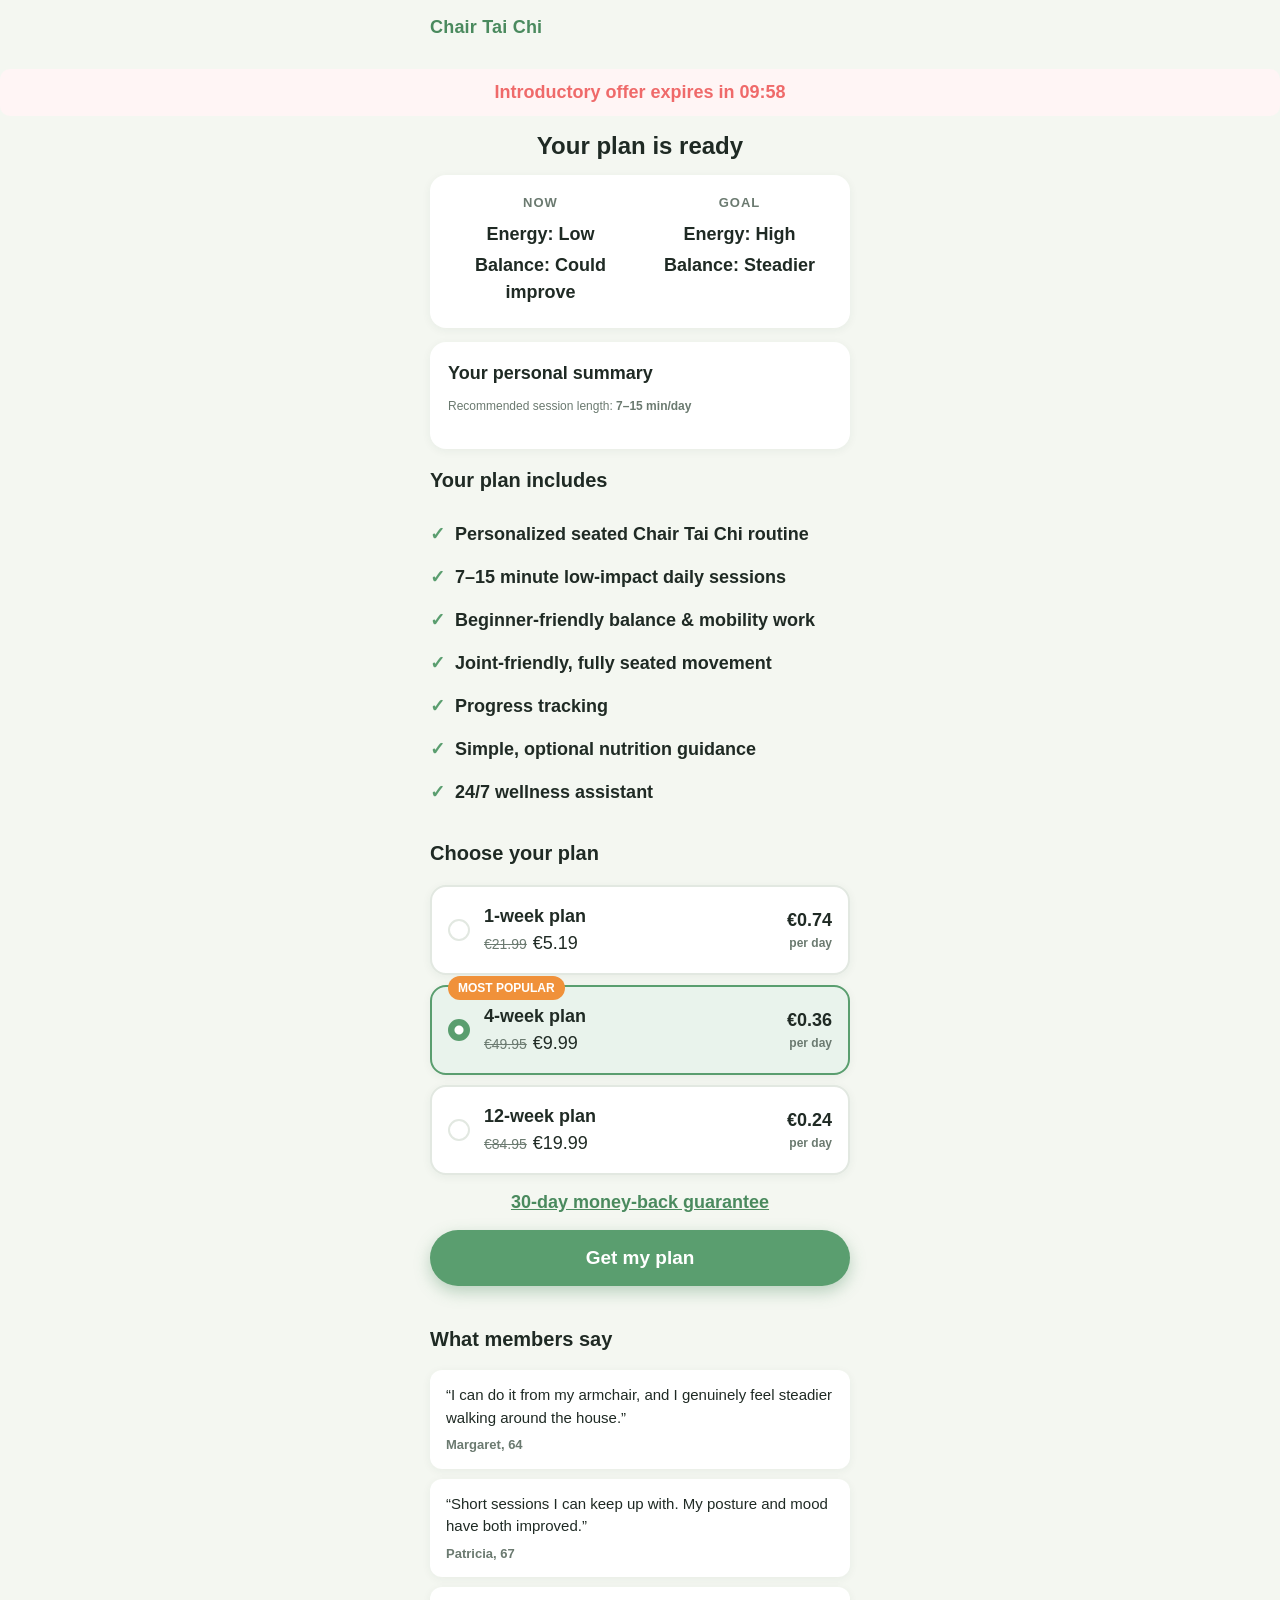
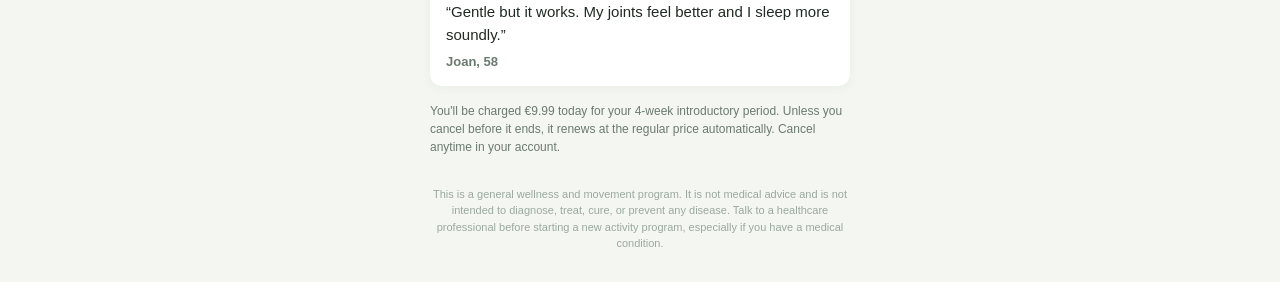
==== checkout.html @ 4a3ebc66 "Add prelander index; move age gate into quiz (/quiz)" ====
<!doctype html>
<html lang="en">
<head>
<meta charset="utf-8">
<meta name="viewport" content="width=device-width, initial-scale=1, maximum-scale=1">
<title>Chair Tai Chi — Your plan</title>
<link rel="stylesheet" href="assets/style.css">
</head>
<body>
  <header class="topbar"><span class="brand">Chair&nbsp;Tai&nbsp;Chi</span></header>
  <div class="timer" id="timer">Introductory offer expires in 09:59</div>

  <main class="co-section">
    <h1 class="q" id="headline">Your plan is ready</h1>

    <div class="summary-card">
      <div class="ba">
        <div class="col"><h4>NOW</h4><div class="metric">Energy: <b>Low</b></div><div class="metric">Balance: <b>Could improve</b></div></div>
        <div class="col"><h4>GOAL</h4><div class="metric">Energy: <b>High</b></div><div class="metric">Balance: <b>Steadier</b></div></div>
      </div>
    </div>

    <div class="summary-card" id="personal">
      <strong>Your personal summary</strong>
      <div id="personalBody" class="note" style="margin-top:10px"></div>
    </div>

    <h2 class="q" style="font-size:20px">Your plan includes</h2>
    <ul class="bullets" style="max-width:none">
      <li>Personalized seated Chair Tai Chi routine</li>
      <li>7–15 minute low-impact daily sessions</li>
      <li>Beginner-friendly balance &amp; mobility work</li>
      <li>Joint-friendly, fully seated movement</li>
      <li>Progress tracking</li>
      <li>Simple, optional nutrition guidance</li>
      <li>24/7 wellness assistant</li>
    </ul>

    <h2 class="q" style="font-size:20px;margin-top:24px">Choose your plan</h2>
    <div id="plans"></div>

    <p class="guarantee">30-day money-back guarantee</p>
    <div class="cta-bar" style="position:static;background:none;padding:0 0 8px">
      <div class="cta-inner"><button class="btn" id="getPlan">Get my plan</button></div>
    </div>

    <h2 class="q" style="font-size:20px;margin-top:30px">What members say</h2>
    <div class="review">“I can do it from my armchair, and I genuinely feel steadier walking around the house.”<b>Margaret, 64</b></div>
    <div class="review">“Short sessions I can keep up with. My posture and mood have both improved.”<b>Patricia, 67</b></div>
    <div class="review">“Gentle but it works. My joints feel better and I sleep more soundly.”<b>Joan, 58</b></div>

    <p class="note" id="renewNote"></p>
  </main>

  <p class="disclaimer">This is a general wellness and movement program. It is not medical advice and is not
    intended to diagnose, treat, cure, or prevent any disease. Talk to a healthcare professional before starting
    a new activity program, especially if you have a medical condition.</p>

  <script>
    // Pricing mirrors the captured chair-taichi funnel (intro -> auto-renew). EUR.
    const PLANS = [
      { id: "1w",  name: "1-week plan",  old: "21.99", intro: "5.19",  perday: "0.74" },
      { id: "4w",  name: "4-week plan",  old: "49.95", intro: "9.99",  perday: "0.36", popular: true },
      { id: "12w", name: "12-week plan", old: "84.95", intro: "19.99", perday: "0.24" },
    ];
    let session = {}; try { session = JSON.parse(localStorage.getItem("ctc_quiz_session")) || {}; } catch (e) {}
    let selected = "4w";

    // headline + personal summary
    if (session.name) document.getElementById("headline").textContent = session.name + ", your plan is ready";
    const pb = document.getElementById("personalBody");
    const bits = [];
    if (session.bmi) bits.push("Current BMI: <b>" + session.bmi + "</b>");
    if (session.age_band) bits.push("Age group: <b>" + session.age_band.replace('-', '–') + "</b>");
    if (session.weight_kg && session.goal_weight_kg) bits.push("Goal: <b>" + session.weight_kg + "kg → " + session.goal_weight_kg + "kg</b>");
    bits.push("Recommended session length: <b>7–15 min/day</b>");
    pb.innerHTML = bits.join(" &nbsp;·&nbsp; ");

    function renderPlans() {
      document.getElementById("plans").innerHTML = PLANS.map(p => `
        <div class="plan ${selected === p.id ? "sel" : ""}" data-id="${p.id}">
          ${p.popular ? '<span class="popular">MOST POPULAR</span>' : ""}
          <span class="radio"></span>
          <span class="pn"><span class="name">${p.name}</span><br>
            <span class="old">€${p.old}</span><span>€${p.intro}</span></span>
          <span class="perday">€${p.perday}<small>per day</small></span>
        </div>`).join("");
      document.querySelectorAll(".plan").forEach(el => el.onclick = () => { selected = el.dataset.id; renderPlans(); updateRenew(); });
    }
    function updateRenew() {
      const p = PLANS.find(x => x.id === selected);
      document.getElementById("renewNote").innerHTML =
        `You'll be charged €${p.intro} today for your ${p.name.replace(' plan','')} introductory period. ` +
        `Unless you cancel before it ends, it renews at the regular price automatically. Cancel anytime in your account.`;
    }
    renderPlans(); updateRenew();

    // countdown
    let t = 599; const tm = document.getElementById("timer");
    setInterval(() => { if (t > 0) t--; const m = String(Math.floor(t/60)).padStart(2,'0'), s = String(t%60).padStart(2,'0');
      tm.textContent = "Introductory offer expires in " + m + ":" + s; }, 1000);

    document.getElementById("getPlan").onclick = () => {
      session.selected_plan = selected; session.status = "checkout";
      localStorage.setItem("ctc_quiz_session", JSON.stringify(session));
      // Imitation flow: fake payment -> upsells -> thank you -> app.
      // TODO: replace pay.html with Supabase edge fn `create-subscription` -> Stripe Checkout.
      location.href = "pay.html";
    };
  </script>
</body>
</html>
---- assets/style.css ----
/* Chair Tai Chi funnel — styles. Mobile-first, senior-friendly: large text, big tap targets. */
:root{
  --bg:#f4f7f1; --card:#ffffff; --ink:#1f2a24; --muted:#6b7a70;
  --primary:#5a9e6f; --primary-dark:#4a8a5e; --primary-soft:#e9f3ec;
  --line:#e2e8e1; --accent:#ef6a6a; --radius:16px; --maxw:460px;
  --shadow:0 2px 10px rgba(40,60,45,.06);
}
*{box-sizing:border-box}
html,body{margin:0;padding:0}
body{
  font-family:-apple-system,BlinkMacSystemFont,"Segoe UI",Roboto,Helvetica,Arial,sans-serif;
  background:var(--bg); color:var(--ink); line-height:1.5;
  -webkit-font-smoothing:antialiased; font-size:18px;
}
.wrap{max-width:var(--maxw);margin:0 auto;padding:0 20px}
img{max-width:100%}

/* top bar + progress */
.topbar{display:flex;align-items:center;gap:12px;padding:14px 0;max-width:var(--maxw);margin:0 auto;padding-left:20px;padding-right:20px}
.topbar .back{border:none;background:none;font-size:22px;color:var(--muted);cursor:pointer;line-height:1;padding:4px 8px}
.topbar .brand{font-weight:700;color:var(--primary-dark);font-size:18px;letter-spacing:.2px}
.topbar .section{flex:1;text-align:center;font-size:14px;color:var(--muted);font-weight:600}
.progress{height:4px;background:var(--line);max-width:var(--maxw);margin:0 auto;border-radius:4px;overflow:hidden}
.progress > i{display:block;height:100%;background:var(--primary);width:0;transition:width .35s ease}

/* page / step */
.step{max-width:var(--maxw);margin:0 auto;padding:24px 20px 140px;animation:fade .25s ease}
@keyframes fade{from{opacity:0;transform:translateY(6px)}to{opacity:1;transform:none}}
h1.q{font-size:24px;line-height:1.3;margin:8px 0 6px;font-weight:700;text-align:center}
.sub{color:var(--muted);text-align:center;margin:0 0 18px;font-size:16px}
.statement{background:var(--primary-soft);border-radius:12px;padding:14px 16px;text-align:center;font-weight:600;margin:0 0 18px}

/* options */
.opts{display:flex;flex-direction:column;gap:12px}
.opt{display:flex;align-items:center;gap:14px;background:var(--card);border:2px solid var(--line);
  border-radius:var(--radius);padding:18px 18px;cursor:pointer;font-size:18px;font-weight:600;
  text-align:left;width:100%;transition:border-color .15s,background .15s;box-shadow:var(--shadow)}
.opt:hover{border-color:var(--primary)}
.opt.sel{border-color:var(--primary);background:var(--primary-soft)}
.opt .emoji{font-size:24px;width:30px;text-align:center;flex:none}
.opt .lab{flex:1}
.opt .check{width:24px;height:24px;border-radius:7px;border:2px solid var(--line);flex:none;display:grid;place-items:center;color:#fff;font-size:14px}
.opt.sel .check{background:var(--primary);border-color:var(--primary)}

/* card grid (e.g. goal, body type) — photo cards */
.grid{display:grid;grid-template-columns:1fr 1fr;gap:12px;max-width:420px;margin:0 auto}
.grid .opt{flex-direction:column;align-items:stretch;text-align:left;padding:0;gap:0;overflow:hidden}
.grid .opt .emoji{font-size:34px;width:auto;padding:18px 0 0;text-align:center}
.grid .opt .cimg{display:block;width:100%;aspect-ratio:1/1;background:var(--line)}
.grid .opt .cimg img{width:100%;height:100%;object-fit:cover;display:block}
.grid .opt .lab{flex:none;padding:12px 14px;font-weight:700}
.grid .opt .check{display:none}

/* multi-select photo thumbnail */
.opt .thumb{width:48px;height:48px;border-radius:10px;overflow:hidden;flex:none;background:var(--line)}
.opt .thumb img{width:100%;height:100%;object-fit:cover;display:block}

/* interstitial top photo */
.info-photo{display:block;width:100%;max-width:420px;margin:6px auto 16px;border-radius:var(--radius);overflow:hidden;
  box-shadow:var(--shadow);aspect-ratio:4/3;background:var(--line)}
.info-photo img{width:100%;height:100%;object-fit:cover;display:block}

/* like/dislike row */
.ld{display:grid;grid-template-columns:1fr 1fr 1fr;gap:12px}
.ld .opt{flex-direction:column;text-align:center;min-height:96px;gap:8px}
.ld .opt .emoji{font-size:30px;width:auto}
.ld .opt .check{display:none}
.ld-card{background:var(--card);border-radius:var(--radius);box-shadow:var(--shadow);overflow:hidden;margin-bottom:16px;
  min-height:150px;display:grid;place-items:end start;padding:16px;font-weight:700;color:#fff;
  background-image:linear-gradient(180deg,rgba(0,0,0,.05),rgba(0,0,0,.45)),var(--ld-img,linear-gradient(135deg,#9fc6ac,#5a9e6f));
  background-size:cover;background-position:center}

/* inputs */
.inputwrap{margin:6px 0 0}
.unit-toggle{display:flex;justify-content:center;gap:6px;background:var(--line);border-radius:12px;padding:4px;width:max-content;margin:0 auto 22px}
.unit-toggle button{border:none;background:none;padding:8px 18px;border-radius:9px;font-weight:600;color:var(--muted);cursor:pointer;font-size:16px}
.unit-toggle button.on{background:#fff;color:var(--ink);box-shadow:var(--shadow)}
.field{display:flex;align-items:center;border-bottom:2px solid var(--ink);max-width:300px;margin:0 auto;gap:8px}
.field input{flex:1;border:none;outline:none;font-size:30px;font-weight:700;padding:8px 0;text-align:center;background:transparent;width:100%}
.field .u{font-size:20px;font-weight:700;color:var(--muted)}
.feedback{background:var(--primary-soft);border-radius:12px;padding:14px 16px;margin:18px auto 0;max-width:360px;text-align:center;font-size:15px}
.feedback b{color:var(--primary-dark)}

/* info / interstitial */
.info-ill{font-size:64px;text-align:center;margin:10px 0 14px}
.info-body{font-size:18px;text-align:center;color:#34433b;margin:0 auto;max-width:420px}
.bullets{list-style:none;padding:0;margin:18px auto 0;max-width:380px}
.bullets li{display:flex;gap:10px;align-items:flex-start;padding:8px 0;font-weight:600}
.bullets li:before{content:"✓";color:var(--primary);font-weight:800}

/* chart (simple) */
.chartbox{background:var(--card);border-radius:var(--radius);box-shadow:var(--shadow);padding:20px;margin:8px 0 4px}
.chartbox svg{width:100%;height:auto;display:block}
.chartlabels{display:flex;justify-content:space-between;font-size:13px;color:var(--muted);margin-top:6px;font-weight:600}

/* sticky CTA */
.cta-bar{position:fixed;left:0;right:0;bottom:0;background:linear-gradient(180deg,rgba(244,247,241,0),var(--bg) 40%);
  padding:16px 20px 22px}
.cta-inner{max-width:var(--maxw);margin:0 auto}
.btn{display:block;width:100%;border:none;border-radius:30px;background:var(--primary);color:#fff;
  font-size:19px;font-weight:700;padding:17px;cursor:pointer;box-shadow:0 6px 16px rgba(74,138,94,.35)}
.btn:hover{background:var(--primary-dark)}
.btn:disabled{background:#bcd3c2;box-shadow:none;cursor:not-allowed}
.btn.secondary{background:#fff;color:var(--primary-dark);border:2px solid var(--primary)}

/* email/name */
.text-field{width:100%;max-width:380px;margin:8px auto 0;display:block;border:2px solid var(--line);border-radius:14px;
  padding:16px;font-size:18px;outline:none;text-align:center}
.text-field:focus{border-color:var(--primary)}
.consent{font-size:12px;color:var(--muted);text-align:center;margin:14px auto 0;max-width:380px}
.consent a{color:var(--muted)}

/* loader */
.loader-list{max-width:380px;margin:24px auto 0}
.loader-row{margin:0 0 16px}
.loader-row .lr-top{display:flex;justify-content:space-between;font-weight:600;font-size:15px;margin-bottom:6px}
.loader-row .bar{height:8px;background:var(--line);border-radius:6px;overflow:hidden}
.loader-row .bar > i{display:block;height:100%;width:0;background:var(--primary);transition:width .3s linear}
.testimonials{margin:26px auto 0;max-width:400px}
.testi{background:var(--card);border-radius:12px;box-shadow:var(--shadow);padding:14px 16px;margin-bottom:10px;font-size:15px}
.testi b{display:block;margin-top:6px;color:var(--muted);font-weight:600;font-size:13px}

/* goals */
.goals-bullets{max-width:400px;margin:18px auto 0}

/* hero (index) */
.hero{max-width:var(--maxw);margin:0 auto;padding:8px 20px 40px;text-align:center}
.hero .pill{display:inline-flex;align-items:center;gap:8px;background:var(--primary-soft);color:var(--primary-dark);
  font-weight:700;padding:10px 16px;border-radius:30px;font-size:15px;margin:6px 0 18px}
.hero h1{font-size:30px;line-height:1.2;margin:6px 0 4px;font-weight:800;text-transform:uppercase;letter-spacing:.5px}
.hero .age-label{color:var(--muted);font-weight:700;letter-spacing:1px;font-size:14px;margin:18px 0 14px;text-transform:uppercase}
.age-grid{display:grid;grid-template-columns:1fr 1fr;gap:12px}
.age-card{background:var(--card);border:2px solid var(--line);border-radius:var(--radius);box-shadow:var(--shadow);
  padding:18px;cursor:pointer;display:flex;flex-direction:column;align-items:center;gap:10px;font-weight:700;font-size:17px}
.age-card:hover{border-color:var(--primary)}
.age-card .av{width:74px;height:74px;border-radius:50%;background:var(--primary-soft);display:grid;place-items:center;font-size:34px}
.age-card .go{color:var(--primary)}
.legal{font-size:12px;color:var(--muted);text-align:center;margin:24px auto 0;max-width:420px}
.legal a{color:var(--muted)}
.disclaimer{font-size:11px;color:#9aa89f;text-align:center;margin:30px auto;max-width:460px;padding:0 20px}

/* checkout */
.co-section{max-width:var(--maxw);margin:0 auto;padding:0 20px}
.timer{background:#fff5f5;color:var(--accent);font-weight:700;text-align:center;padding:10px;border-radius:10px;margin:14px 0}
.summary-card{background:var(--card);border-radius:var(--radius);box-shadow:var(--shadow);padding:18px;margin:14px 0}
.ba{display:grid;grid-template-columns:1fr 1fr;gap:14px;text-align:center}
.ba .col h4{margin:0 0 8px;font-size:13px;letter-spacing:1px;color:var(--muted)}
.metric{font-weight:700;margin:4px 0}
.plan{display:flex;align-items:center;gap:14px;border:2px solid var(--line);border-radius:var(--radius);
  padding:16px;margin:10px 0;cursor:pointer;background:#fff;box-shadow:var(--shadow);position:relative}
.plan.sel{border-color:var(--primary);background:var(--primary-soft)}
.plan .radio{width:22px;height:22px;border-radius:50%;border:2px solid var(--line);flex:none}
.plan.sel .radio{border-color:var(--primary);background:radial-gradient(circle at center,#fff 0 4px,var(--primary) 5px)}
.plan .pn{flex:1}
.plan .pn .name{font-weight:700}
.plan .pn .old{color:var(--muted);text-decoration:line-through;font-size:14px;margin-right:6px}
.plan .perday{text-align:right;font-weight:800}
.plan .perday small{display:block;color:var(--muted);font-weight:600;font-size:12px}
.popular{position:absolute;top:-11px;left:16px;background:#f0913a;color:#fff;font-size:12px;font-weight:700;padding:3px 10px;border-radius:20px}
.guarantee{text-align:center;color:var(--primary-dark);font-weight:700;margin:14px 0;text-decoration:underline}
.review{background:var(--card);border-radius:12px;box-shadow:var(--shadow);padding:14px 16px;margin:10px 0;font-size:15px}
.review b{display:block;margin-top:6px;color:var(--muted);font-weight:600;font-size:13px}
.note{font-size:12px;color:var(--muted);margin:16px 0}

/* ===== Post-paywall: payment, upsells, thank-you ===== */
.steps{display:flex;align-items:center;justify-content:center;gap:6px;max-width:var(--maxw);margin:0 auto;padding:14px 20px 6px}
.steps .st{display:flex;flex-direction:column;align-items:center;gap:6px;flex:none}
.steps .st .lbl{font-size:12px;color:var(--muted);font-weight:600}
.steps .st.active .lbl{color:var(--ink)}
.steps .st .dot{width:26px;height:26px;border-radius:50%;display:grid;place-items:center;font-size:13px;font-weight:700;background:#e7d6db;color:#fff}
.steps .st.active .dot{background:var(--accent)}
.steps .st.done .dot{background:var(--primary)}
.steps .bar2{height:2px;width:64px;background:#e2dada;margin-bottom:18px}
.steps .bar2.done{background:var(--accent)}

.offer-head{text-align:center;font-size:22px;font-weight:800;line-height:1.3;margin:18px auto 18px;max-width:var(--maxw);padding:0 20px}
.offer-head .hl{color:var(--accent)}
.offer-head .hl-green{color:var(--primary-dark)}

/* offer / bump card */
.offer-card{background:var(--card);border-radius:var(--radius);box-shadow:var(--shadow);padding:20px;max-width:var(--maxw);margin:0 auto}
.offer-line{display:flex;align-items:center;gap:14px;padding:11px 0;font-size:16px;font-weight:600}
.offer-line .ic{width:34px;height:34px;border-radius:50%;background:var(--primary-soft);display:grid;place-items:center;flex:none;font-size:16px}
.offer-line.have .ic{background:var(--primary);color:#fff}
.offer-foot{border-top:1px solid var(--line);margin-top:8px;padding-top:16px;display:flex;align-items:center;justify-content:space-between}
.offer-foot .ttl{font-weight:800}.offer-foot .ttl small{display:block;color:var(--muted);font-weight:600;font-size:12px}
.price-tag{display:flex;align-items:center;gap:8px;font-weight:800}
.price-tag .pill-disc{background:var(--accent);color:#fff;font-size:13px;font-weight:700;padding:2px 8px;border-radius:20px}
.price-tag .old{color:var(--muted);text-decoration:line-through;font-weight:600}
.decline{display:block;text-align:center;margin:18px auto;color:var(--ink);text-decoration:underline;cursor:pointer;font-weight:600;background:none;border:none;font-size:16px;width:100%}
.fineprint{font-size:12px;color:var(--muted);max-width:var(--maxw);margin:14px auto;padding:0 20px;text-align:left}
.benefits{max-width:var(--maxw);margin:16px auto;padding:0 24px}
.benefits li{padding:6px 0;color:#34433b}

/* selectable guide rows */
.guide{display:flex;align-items:center;gap:14px;background:var(--card);border:2px solid var(--line);border-radius:var(--radius);
  padding:16px;margin:10px auto;max-width:var(--maxw);box-shadow:var(--shadow);cursor:pointer;position:relative}
.guide.sel{border-color:var(--primary);background:var(--primary-soft)}
.guide .ic{width:48px;height:48px;border-radius:12px;background:var(--primary-soft);display:grid;place-items:center;font-size:24px;flex:none}
.guide .gtext{flex:1}.guide .gtext .gt{font-weight:700}.guide .gtext .gd{font-size:14px;color:var(--muted)}
.guide .gprice{font-weight:700;white-space:nowrap}.guide .gprice .old{color:var(--muted);text-decoration:line-through;font-size:13px;margin-right:4px}
.tag-rec{position:absolute;top:-11px;right:14px;background:var(--primary);color:#fff;font-size:11px;font-weight:700;padding:3px 10px;border-radius:20px}
.tag-off{background:#ffe3e3;color:var(--accent);font-size:12px;font-weight:700;padding:2px 7px;border-radius:14px;margin-left:6px}

/* modal */
.overlay{position:fixed;inset:0;background:rgba(20,25,22,.55);display:grid;place-items:center;padding:24px;z-index:50}
.modal-card{background:#fff;border-radius:20px;max-width:380px;width:100%;padding:26px 22px;text-align:center;box-shadow:0 20px 50px rgba(0,0,0,.3)}
.modal-card .badge{width:54px;height:54px;border-radius:50%;background:#d9b3c4;color:#fff;display:grid;place-items:center;font-size:24px;margin:-50px auto 12px}
.modal-card h3{font-size:22px;margin:6px 0 10px;color:#1a2336}
.modal-card p{color:var(--muted);margin:0 0 18px}

/* VIP */
.vip-card{background:var(--card);border-radius:var(--radius);box-shadow:var(--shadow);padding:20px;max-width:var(--maxw);margin:0 auto}
.vip-line{display:flex;align-items:center;gap:14px;padding:11px 0;font-weight:600}
.vip-line .ic{width:36px;height:36px;border-radius:50%;background:#1f2a24;color:#f5c451;display:grid;place-items:center;flex:none}
.seats{display:flex;align-items:center;justify-content:center;gap:10px;margin:6px auto 14px}
.seats .s1{background:#f6d44a;color:#1f2a24;font-weight:700;border-radius:20px;padding:6px 12px;font-size:14px}
.seats .s1 b{background:var(--accent);color:#fff;border-radius:12px;padding:1px 7px;margin:0 2px}
.seats .s2{background:#1f2a24;color:#fff;border-radius:8px;padding:6px 10px;font-weight:700;font-size:14px}
.btn.gold{background:#f6c945;color:#1f2a24;box-shadow:0 6px 16px rgba(214,180,60,.4)}
.btn.gold:hover{background:#eebf36}
.skip{position:absolute;right:20px;top:16px;font-weight:700;color:var(--muted);text-decoration:none;cursor:pointer}

/* payment (test) */
.test-banner{background:#fff7e6;border:1px solid #f0d9a8;color:#8a6d2f;font-size:13px;text-align:center;padding:10px;border-radius:10px;max-width:var(--maxw);margin:12px auto;font-weight:600}
.pay-card{background:var(--card);border-radius:var(--radius);box-shadow:var(--shadow);padding:20px;max-width:var(--maxw);margin:14px auto}
.pay-card label{display:block;font-size:13px;font-weight:700;color:var(--muted);margin:12px 0 6px}
.pay-card input{width:100%;border:2px solid var(--line);border-radius:10px;padding:13px;font-size:16px;outline:none}
.pay-card input:focus{border-color:var(--primary)}
.pay-row{display:flex;gap:12px}.pay-row>div{flex:1}
.order-row{display:flex;justify-content:space-between;padding:8px 0;font-size:15px}
.order-row.tot{border-top:1px solid var(--line);margin-top:6px;padding-top:12px;font-weight:800}
.spinner{width:42px;height:42px;border:4px solid var(--line);border-top-color:var(--primary);border-radius:50%;margin:30px auto;animation:spin 1s linear infinite}
@keyframes spin{to{transform:rotate(360deg)}}

/* thank-you + app shell */
.thanks{max-width:var(--maxw);margin:0 auto;padding:30px 20px;text-align:center}
.thanks .tick{width:60px;height:60px;border-radius:50%;background:var(--primary);color:#fff;display:grid;place-items:center;font-size:28px;margin:6px auto 14px}
.app-shell{max-width:var(--maxw);margin:0 auto;padding:24px 20px}
.app-empty{background:var(--card);border-radius:var(--radius);box-shadow:var(--shadow);padding:40px 22px;text-align:center;color:var(--muted)}
.app-empty .big{font-size:46px;margin-bottom:10px}
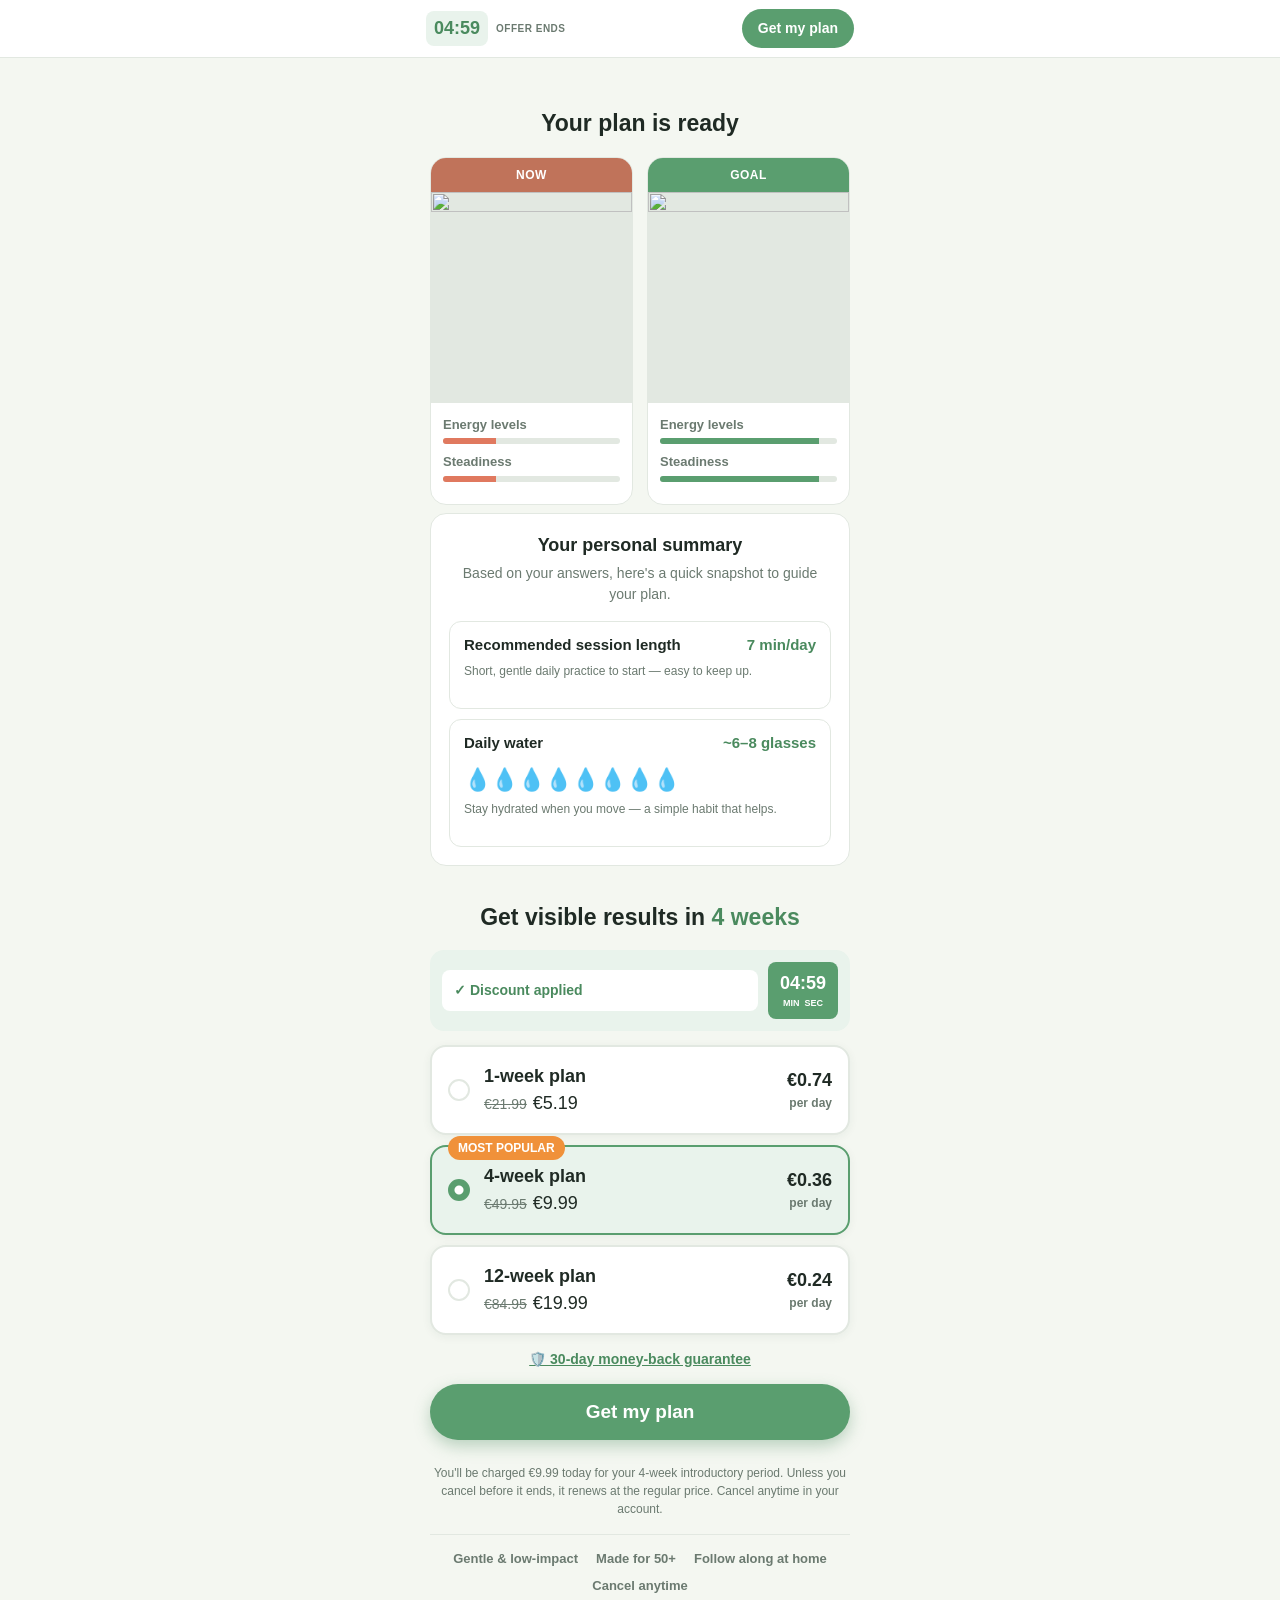
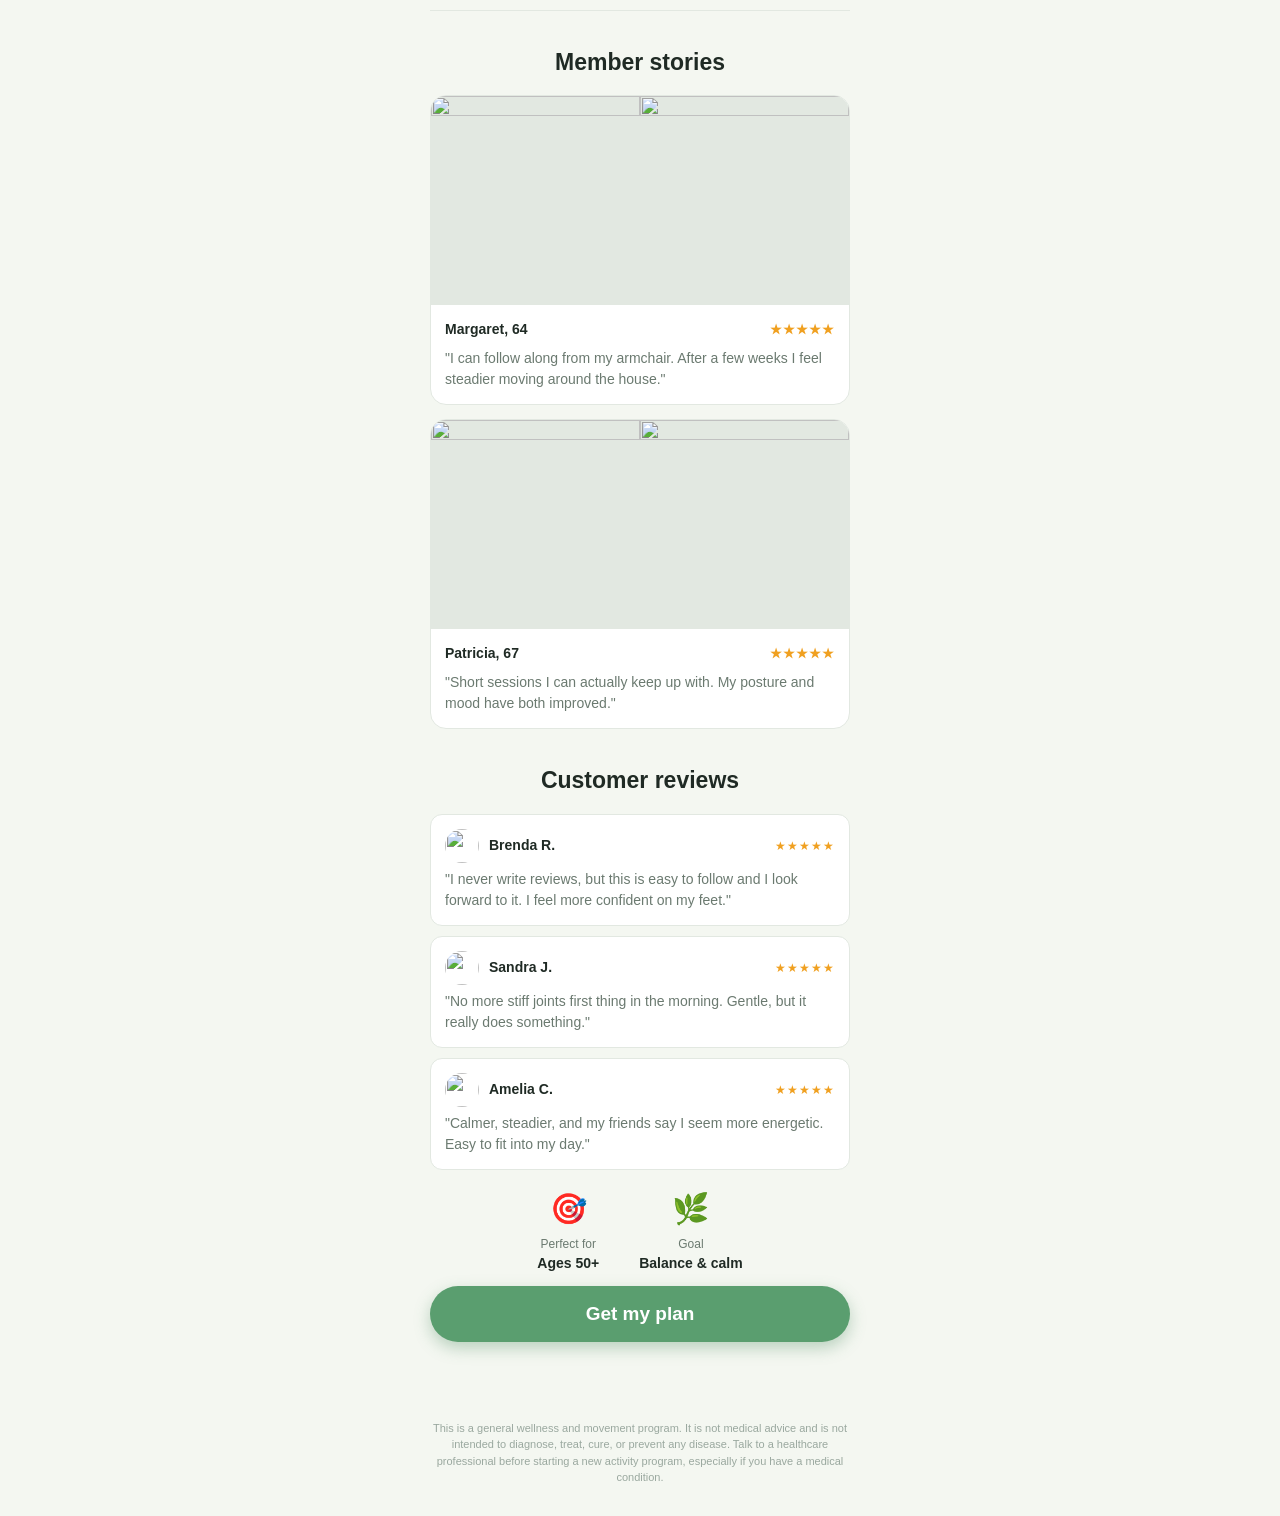
==== commit 28dfe3e8: "Checkout: rebuild as long sales page (before/after, personal summary, pricing+promo, stories, review" ====
--- a/checkout.html
+++ b/checkout.html
@@ -5,51 +5,194 @@
 <meta name="viewport" content="width=device-width, initial-scale=1, maximum-scale=1">
 <title>Chair Tai Chi — Your plan</title>
 <link rel="stylesheet" href="assets/style.css">
+<style>
+  body{padding-top:54px}
+  /* sticky top bar with timer + CTA */
+  .co-top{position:fixed;top:0;left:0;right:0;z-index:60;background:#fff;border-bottom:1px solid var(--line)}
+  .co-top-in{max-width:var(--maxw);margin:0 auto;display:flex;align-items:center;justify-content:space-between;padding:9px 16px}
+  .co-clock{display:inline-flex;align-items:center;gap:8px;font-weight:800;color:var(--ink)}
+  .co-clock .t{background:var(--primary-soft);color:var(--primary-dark);border-radius:8px;padding:4px 8px;font-variant-numeric:tabular-nums}
+  .co-clock small{display:block;font-size:10px;font-weight:600;color:var(--muted);letter-spacing:.5px}
+  .co-top .btn-sm{background:var(--primary);color:#fff;border:none;border-radius:20px;padding:9px 16px;font-weight:700;font-size:14px;cursor:pointer;text-decoration:none}
+
+  .co{max-width:var(--maxw);margin:0 auto;padding:18px 20px 40px}
+  .co h2.sec-t{font-size:23px;font-weight:800;text-align:center;margin:34px 0 16px}
+  .co h2.sec-t .g{color:var(--primary-dark)}
+
+  /* before / after */
+  .ba2{display:grid;grid-template-columns:1fr 1fr;gap:14px;margin-top:8px}
+  .ba2 .card{background:var(--card);border:1px solid var(--line);border-radius:var(--radius);overflow:hidden}
+  .ba2 .tag{display:block;text-align:center;font-weight:800;font-size:12px;letter-spacing:.5px;padding:8px;color:#fff}
+  .ba2 .before .tag{background:#c0735a}.ba2 .after .tag{background:var(--primary)}
+  .ba2 img{width:100%;aspect-ratio:1/1.05;object-fit:cover;display:block;background:var(--line)}
+  .ba2 .rows{padding:12px 12px 14px}
+  .ba2 .r{font-size:13px;margin-bottom:8px}
+  .ba2 .r b{display:block;font-size:13px;margin-bottom:4px;color:var(--muted);font-weight:600}
+  .bar{height:6px;border-radius:4px;background:var(--line);overflow:hidden}
+  .bar i{display:block;height:100%}
+  .bar.lo i{width:30%}.bar.mid i{width:55%}.bar.hi i{width:90%}
+  .bar.red i{background:#e0795f}.bar.green i{background:var(--primary)}
+
+  /* summary card */
+  .sum{background:var(--card);border:1px solid var(--line);border-radius:var(--radius);padding:18px;margin-top:8px}
+  .sum h3{margin:0 0 4px;font-size:18px;text-align:center}
+  .sum .lead{color:var(--muted);font-size:14px;text-align:center;margin:0 0 16px}
+  .sum .item{border:1px solid var(--line);border-radius:12px;padding:12px 14px;margin-top:10px}
+  .sum .item .h{display:flex;align-items:center;justify-content:space-between;font-weight:700;font-size:15px}
+  .sum .item .h .v{color:var(--primary-dark)}
+  .bmi-track{position:relative;height:10px;border-radius:6px;margin:14px 4px 6px;
+    background:linear-gradient(90deg,#6fb3e0,#5a9e6f 40%,#e9c45a 70%,#e0795f)}
+  .bmi-track .mk{position:absolute;top:-5px;width:3px;height:20px;background:#1f2a24;border-radius:2px;transform:translateX(-50%)}
+  .bmi-scale{display:flex;justify-content:space-between;font-size:11px;color:var(--muted);margin:0 2px}
+  .glasses{display:flex;gap:6px;flex-wrap:wrap;margin-top:8px;font-size:22px}
+
+  /* pricing */
+  .promo{background:var(--primary-soft);border-radius:14px;padding:12px;display:flex;align-items:center;gap:10px;margin-bottom:14px}
+  .promo .code{flex:1;background:#fff;border-radius:8px;padding:10px 12px;font-weight:700;color:var(--primary-dark);font-size:14px}
+  .promo .clk{background:var(--primary);color:#fff;border-radius:8px;padding:8px 12px;font-weight:800;text-align:center;font-variant-numeric:tabular-nums}
+  .promo .clk small{display:block;font-size:9px;font-weight:600}
+  .guarantee{text-align:center;color:var(--primary-dark);font-weight:700;font-size:14px;margin:14px 0}
+  .press{display:flex;flex-wrap:wrap;justify-content:center;gap:8px 18px;color:var(--muted);font-size:13px;font-weight:600;
+    padding:14px 0;border-top:1px solid var(--line);border-bottom:1px solid var(--line);margin:8px 0}
+
+  /* stories + reviews */
+  .story{background:var(--card);border:1px solid var(--line);border-radius:var(--radius);overflow:hidden;margin-bottom:14px}
+  .story .imgs{display:grid;grid-template-columns:1fr 1fr}
+  .story .imgs img{width:100%;aspect-ratio:1/1;object-fit:cover;display:block;background:var(--line)}
+  .story .body{padding:14px}
+  .story .who{display:flex;justify-content:space-between;align-items:center;font-weight:700;font-size:14px}
+  .story .stars{color:#f0a020;letter-spacing:1px;font-size:13px}
+  .story p{margin:8px 0 0;color:var(--muted);font-size:14px}
+  .rev{background:var(--card);border:1px solid var(--line);border-radius:12px;padding:14px;margin-bottom:10px}
+  .rev .top{display:flex;align-items:center;gap:10px;margin-bottom:6px}
+  .rev .top img{width:34px;height:34px;border-radius:50%;object-fit:cover}
+  .rev .top .n{font-weight:700;font-size:14px;flex:1}
+  .rev .stars{color:#f0a020;font-size:12px;letter-spacing:1px}
+  .rev p{margin:0;color:var(--muted);font-size:14px}
+
+  .badges{display:flex;justify-content:center;gap:40px;margin:16px 0 4px;text-align:center}
+  .badges .b .ic{font-size:30px}
+  .badges .b .l1{font-size:12px;color:var(--muted);margin-top:4px}
+  .badges .b .l2{font-weight:700;font-size:14px}
+
+  .trustline{display:flex;justify-content:center;gap:8px 22px;flex-wrap:wrap;color:var(--muted);font-size:13px;margin-top:16px}
+</style>
 </head>
 <body>
-  <header class="topbar"><span class="brand">Chair&nbsp;Tai&nbsp;Chi</span></header>
-  <div class="timer" id="timer">Introductory offer expires in 09:59</div>
-
-  <main class="co-section">
-    <h1 class="q" id="headline">Your plan is ready</h1>
-
-    <div class="summary-card">
-      <div class="ba">
-        <div class="col"><h4>NOW</h4><div class="metric">Energy: <b>Low</b></div><div class="metric">Balance: <b>Could improve</b></div></div>
-        <div class="col"><h4>GOAL</h4><div class="metric">Energy: <b>High</b></div><div class="metric">Balance: <b>Steadier</b></div></div>
-      </div>
-    </div>
-
-    <div class="summary-card" id="personal">
-      <strong>Your personal summary</strong>
-      <div id="personalBody" class="note" style="margin-top:10px"></div>
-    </div>
-
-    <h2 class="q" style="font-size:20px">Your plan includes</h2>
-    <ul class="bullets" style="max-width:none">
-      <li>Personalized seated Chair Tai Chi routine</li>
-      <li>7–15 minute low-impact daily sessions</li>
-      <li>Beginner-friendly balance &amp; mobility work</li>
-      <li>Joint-friendly, fully seated movement</li>
-      <li>Progress tracking</li>
-      <li>Simple, optional nutrition guidance</li>
-      <li>24/7 wellness assistant</li>
-    </ul>
-
-    <h2 class="q" style="font-size:20px;margin-top:24px">Choose your plan</h2>
+  <!-- sticky top -->
+  <div class="co-top">
+    <div class="co-top-in">
+      <span class="co-clock"><span class="t" id="clock">05:00</span><small>OFFER ENDS</small></span>
+      <a class="btn-sm" href="#pricing">Get my plan</a>
+    </div>
+  </div>
+
+  <main class="co">
+    <h2 class="sec-t" id="headline">Your plan is ready</h2>
+
+    <!-- before / after -->
+    <div class="ba2">
+      <div class="card before">
+        <span class="tag">NOW</span>
+        <img src="https://picsum.photos/seed/ctc-before/360/378" alt="">
+        <div class="rows">
+          <div class="r"><b>Energy levels</b><div class="bar lo red"><i></i></div></div>
+          <div class="r"><b>Steadiness</b><div class="bar lo red"><i></i></div></div>
+        </div>
+      </div>
+      <div class="card after">
+        <span class="tag">GOAL</span>
+        <img src="https://picsum.photos/seed/ctc-after/360/378" alt="">
+        <div class="rows">
+          <div class="r"><b>Energy levels</b><div class="bar hi green"><i></i></div></div>
+          <div class="r"><b>Steadiness</b><div class="bar hi green"><i></i></div></div>
+        </div>
+      </div>
+    </div>
+
+    <!-- personal summary -->
+    <div class="sum">
+      <h3>Your personal summary</h3>
+      <p class="lead">Based on your answers, here's a quick snapshot to guide your plan.</p>
+
+      <div class="item" id="bmiItem">
+        <div class="h"><span>Current BMI</span><span class="v" id="bmiVal">—</span></div>
+        <div class="bmi-track"><span class="mk" id="bmiMk" style="left:50%"></span></div>
+        <div class="bmi-scale"><span>Underweight</span><span>Healthy</span><span>Overweight</span><span>Higher</span></div>
+        <div class="note" id="bmiCat" style="margin-top:8px"></div>
+      </div>
+
+      <div class="item">
+        <div class="h"><span>Recommended session length</span><span class="v">7 min/day</span></div>
+        <div class="note" style="margin-top:6px">Short, gentle daily practice to start — easy to keep up.</div>
+      </div>
+
+      <div class="item">
+        <div class="h"><span>Daily water</span><span class="v">~6–8 glasses</span></div>
+        <div class="glasses">💧💧💧💧💧💧💧💧</div>
+        <div class="note" style="margin-top:4px">Stay hydrated when you move — a simple habit that helps.</div>
+      </div>
+    </div>
+
+    <!-- pricing -->
+    <h2 class="sec-t" id="pricing">Get visible results in <span class="g">4 weeks</span></h2>
+    <div class="promo">
+      <span class="code">✓ Discount applied</span>
+      <span class="clk" id="clock2">05:00<small>MIN&nbsp;&nbsp;SEC</small></span>
+    </div>
     <div id="plans"></div>
-
-    <p class="guarantee">30-day money-back guarantee</p>
+    <p class="guarantee">🛡️ 30-day money-back guarantee</p>
     <div class="cta-bar" style="position:static;background:none;padding:0 0 8px">
       <div class="cta-inner"><button class="btn" id="getPlan">Get my plan</button></div>
     </div>
-
-    <h2 class="q" style="font-size:20px;margin-top:30px">What members say</h2>
-    <div class="review">“I can do it from my armchair, and I genuinely feel steadier walking around the house.”<b>Margaret, 64</b></div>
-    <div class="review">“Short sessions I can keep up with. My posture and mood have both improved.”<b>Patricia, 67</b></div>
-    <div class="review">“Gentle but it works. My joints feel better and I sleep more soundly.”<b>Joan, 58</b></div>
-
-    <p class="note" id="renewNote"></p>
+    <p class="note" id="renewNote" style="text-align:center"></p>
+
+    <!-- trust (neutral, no false press claims) -->
+    <div class="press">
+      <span>Gentle &amp; low-impact</span><span>Made for 50+</span><span>Follow along at home</span><span>Cancel anytime</span>
+    </div>
+
+    <!-- success stories (illustrative; original copy) -->
+    <h2 class="sec-t">Member stories</h2>
+    <div class="story">
+      <div class="imgs"><img src="https://picsum.photos/seed/ctc-s1a/300/300" alt=""><img src="https://picsum.photos/seed/ctc-s1b/300/300" alt=""></div>
+      <div class="body">
+        <div class="who"><span>Margaret, 64</span><span class="stars">★★★★★</span></div>
+        <p>"I can follow along from my armchair. After a few weeks I feel steadier moving around the house."</p>
+      </div>
+    </div>
+    <div class="story">
+      <div class="imgs"><img src="https://picsum.photos/seed/ctc-s2a/300/300" alt=""><img src="https://picsum.photos/seed/ctc-s2b/300/300" alt=""></div>
+      <div class="body">
+        <div class="who"><span>Patricia, 67</span><span class="stars">★★★★★</span></div>
+        <p>"Short sessions I can actually keep up with. My posture and mood have both improved."</p>
+      </div>
+    </div>
+
+    <!-- reviews -->
+    <h2 class="sec-t">Customer reviews</h2>
+    <div class="rev">
+      <div class="top"><img src="https://picsum.photos/seed/ctc-r1/60/60" alt=""><span class="n">Brenda R.</span><span class="stars">★★★★★</span></div>
+      <p>"I never write reviews, but this is easy to follow and I look forward to it. I feel more confident on my feet."</p>
+    </div>
+    <div class="rev">
+      <div class="top"><img src="https://picsum.photos/seed/ctc-r2/60/60" alt=""><span class="n">Sandra J.</span><span class="stars">★★★★★</span></div>
+      <p>"No more stiff joints first thing in the morning. Gentle, but it really does something."</p>
+    </div>
+    <div class="rev">
+      <div class="top"><img src="https://picsum.photos/seed/ctc-r3/60/60" alt=""><span class="n">Amelia C.</span><span class="stars">★★★★★</span></div>
+      <p>"Calmer, steadier, and my friends say I seem more energetic. Easy to fit into my day."</p>
+    </div>
+
+    <!-- results badges -->
+    <div class="badges">
+      <div class="b"><div class="ic">🎯</div><div class="l1">Perfect for</div><div class="l2">Ages 50+</div></div>
+      <div class="b"><div class="ic">🌿</div><div class="l1">Goal</div><div class="l2">Balance &amp; calm</div></div>
+    </div>
+
+    <div class="cta-bar" style="position:static;background:none;padding:8px 0">
+      <div class="cta-inner"><button class="btn" id="getPlan2">Get my plan</button></div>
+    </div>
   </main>
 
   <p class="disclaimer">This is a general wellness and movement program. It is not medical advice and is not
@@ -57,7 +200,6 @@
     a new activity program, especially if you have a medical condition.</p>
 
   <script>
-    // Pricing mirrors the captured chair-taichi funnel (intro -> auto-renew). EUR.
     const PLANS = [
       { id: "1w",  name: "1-week plan",  old: "21.99", intro: "5.19",  perday: "0.74" },
       { id: "4w",  name: "4-week plan",  old: "49.95", intro: "9.99",  perday: "0.36", popular: true },
@@ -66,15 +208,22 @@
     let session = {}; try { session = JSON.parse(localStorage.getItem("ctc_quiz_session")) || {}; } catch (e) {}
     let selected = "4w";
 
-    // headline + personal summary
     if (session.name) document.getElementById("headline").textContent = session.name + ", your plan is ready";
-    const pb = document.getElementById("personalBody");
-    const bits = [];
-    if (session.bmi) bits.push("Current BMI: <b>" + session.bmi + "</b>");
-    if (session.age_band) bits.push("Age group: <b>" + session.age_band.replace('-', '–') + "</b>");
-    if (session.weight_kg && session.goal_weight_kg) bits.push("Goal: <b>" + session.weight_kg + "kg → " + session.goal_weight_kg + "kg</b>");
-    bits.push("Recommended session length: <b>7–15 min/day</b>");
-    pb.innerHTML = bits.join(" &nbsp;·&nbsp; ");
+
+    // BMI snapshot
+    (function(){
+      const bmi = session.bmi;
+      if (bmi) {
+        document.getElementById("bmiVal").textContent = bmi;
+        // map BMI ~16..40 to 0..100%
+        const pct = Math.max(2, Math.min(98, ((bmi - 16) / (40 - 16)) * 100));
+        document.getElementById("bmiMk").style.left = pct + "%";
+        const cat = bmi < 18.5 ? "Underweight" : bmi < 25 ? "Healthy range" : bmi < 30 ? "Overweight" : "Higher range";
+        document.getElementById("bmiCat").textContent = "Your category: " + cat + ". A gentle, steady routine is a good fit.";
+      } else {
+        document.getElementById("bmiItem").style.display = "none";
+      }
+    })();
 
     function renderPlans() {
       document.getElementById("plans").innerHTML = PLANS.map(p => `
@@ -91,22 +240,24 @@
       const p = PLANS.find(x => x.id === selected);
       document.getElementById("renewNote").innerHTML =
         `You'll be charged €${p.intro} today for your ${p.name.replace(' plan','')} introductory period. ` +
-        `Unless you cancel before it ends, it renews at the regular price automatically. Cancel anytime in your account.`;
+        `Unless you cancel before it ends, it renews at the regular price. Cancel anytime in your account.`;
     }
     renderPlans(); updateRenew();
 
-    // countdown
-    let t = 599; const tm = document.getElementById("timer");
+    // countdown (both clocks)
+    let t = 300;
     setInterval(() => { if (t > 0) t--; const m = String(Math.floor(t/60)).padStart(2,'0'), s = String(t%60).padStart(2,'0');
-      tm.textContent = "Introductory offer expires in " + m + ":" + s; }, 1000);
-
-    document.getElementById("getPlan").onclick = () => {
+      document.getElementById("clock").textContent = m + ":" + s;
+      document.getElementById("clock2").innerHTML = m + ":" + s + "<small>MIN&nbsp;&nbsp;SEC</small>"; }, 1000);
+
+    function go() {
       session.selected_plan = selected; session.status = "checkout";
       localStorage.setItem("ctc_quiz_session", JSON.stringify(session));
-      // Imitation flow: fake payment -> upsells -> thank you -> app.
-      // TODO: replace pay.html with Supabase edge fn `create-subscription` -> Stripe Checkout.
       location.href = "pay.html";
-    };
+    }
+    document.getElementById("getPlan").onclick = go;
+    document.getElementById("getPlan2").onclick = go;
   </script>
+  <script src="assets/testbar.js?v=1"></script>
 </body>
 </html>
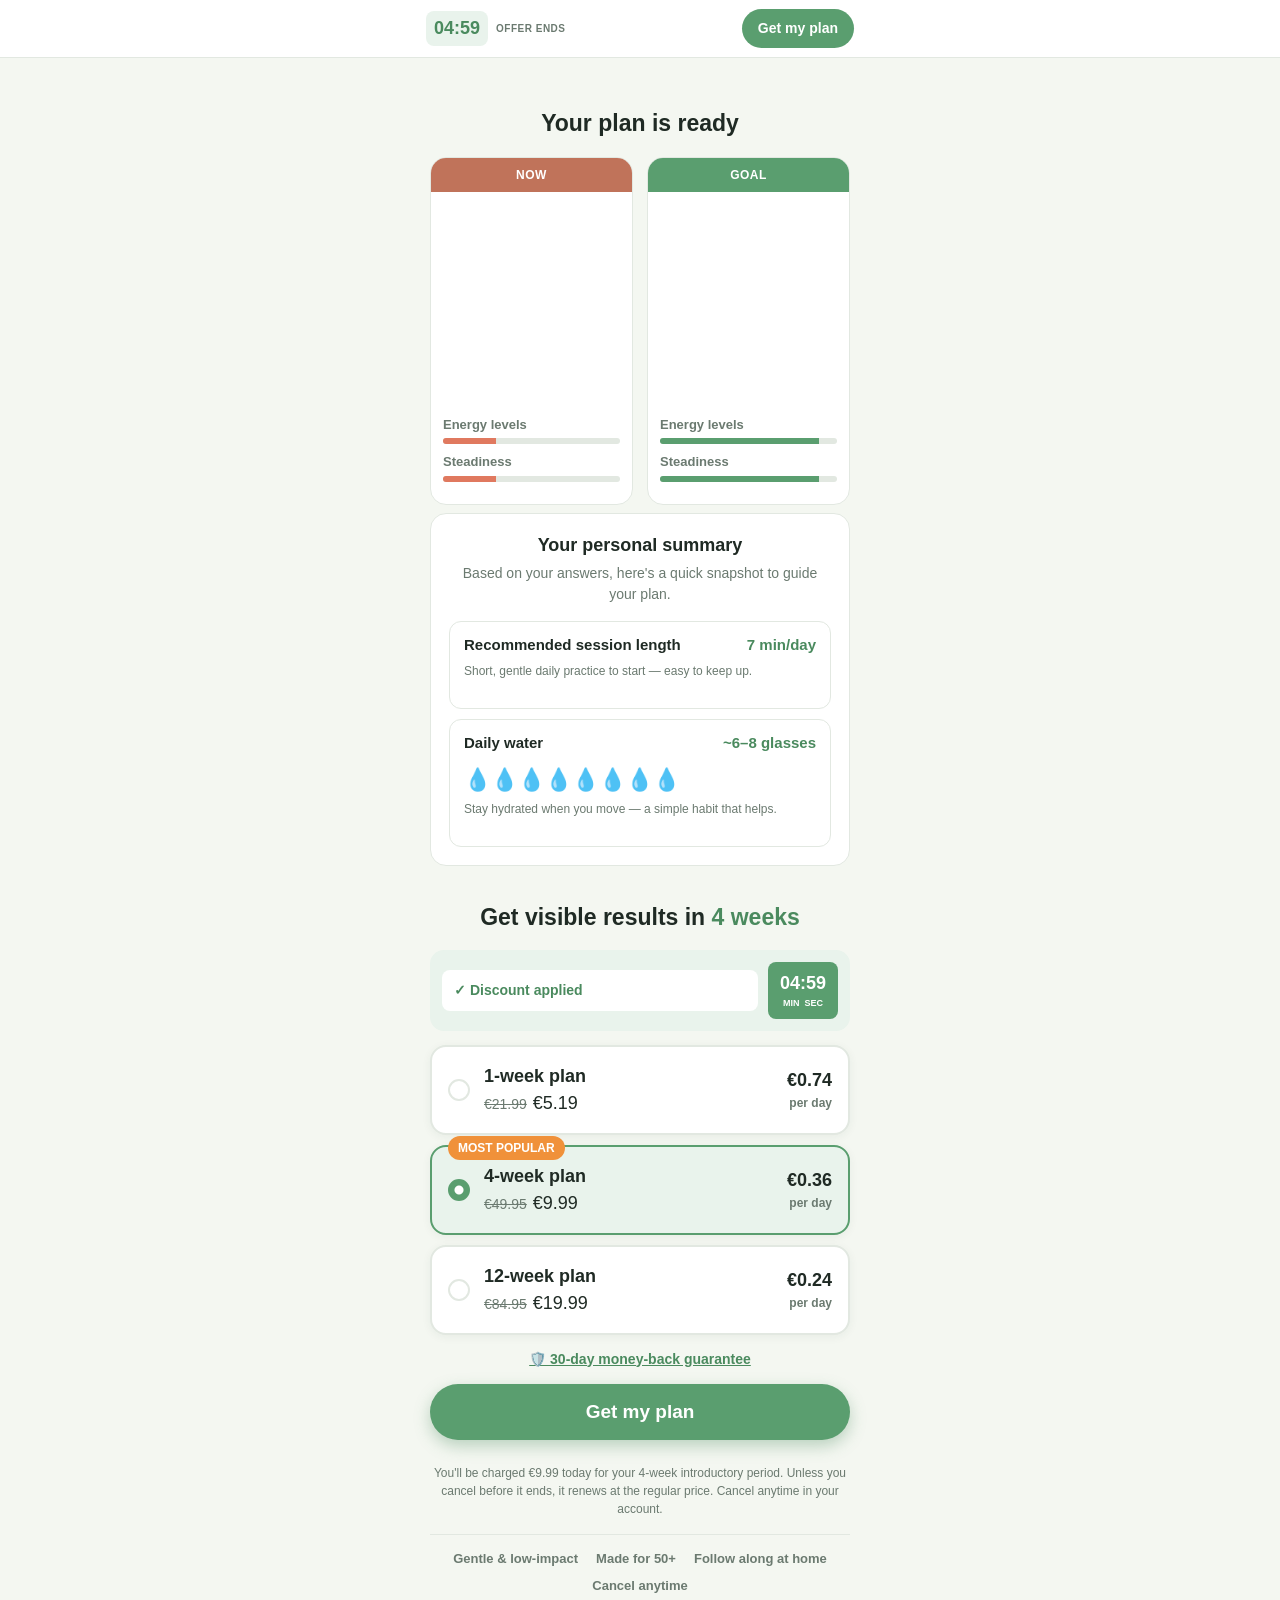
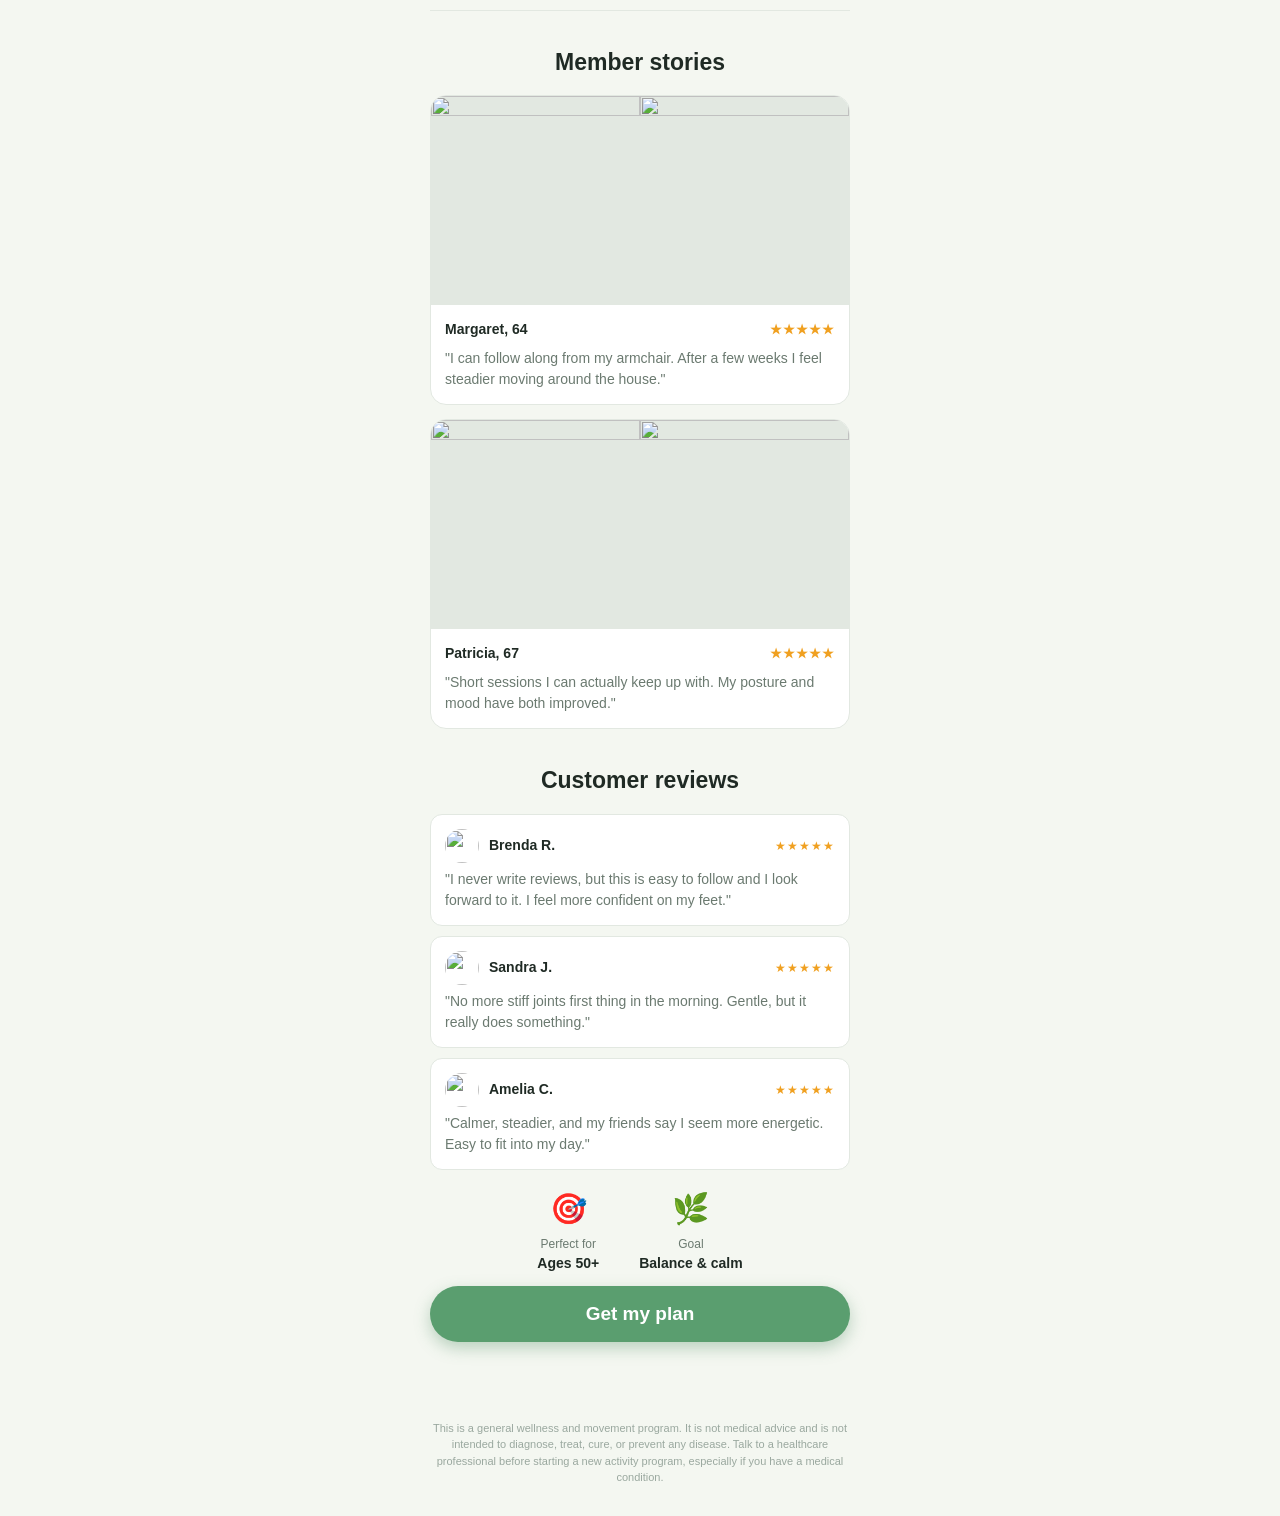
==== commit 2d46c47f: "Logo in nav (logo.webp); fix broken checkout before/after imgs; mobility single-select (drop dup saf" ====
--- a/checkout.html
+++ b/checkout.html
@@ -24,7 +24,7 @@
   .ba2 .card{background:var(--card);border:1px solid var(--line);border-radius:var(--radius);overflow:hidden}
   .ba2 .tag{display:block;text-align:center;font-weight:800;font-size:12px;letter-spacing:.5px;padding:8px;color:#fff}
   .ba2 .before .tag{background:#c0735a}.ba2 .after .tag{background:var(--primary)}
-  .ba2 img{width:100%;aspect-ratio:1/1.05;object-fit:cover;display:block;background:var(--line)}
+  .ba2 .ph{width:100%;aspect-ratio:1/1.05;display:block;background:linear-gradient(135deg,#cfe3d4,#9fc6ac);background-size:cover;background-position:center}
   .ba2 .rows{padding:12px 12px 14px}
   .ba2 .r{font-size:13px;margin-bottom:8px}
   .ba2 .r b{display:block;font-size:13px;margin-bottom:4px;color:var(--muted);font-weight:600}
@@ -94,7 +94,7 @@
     <div class="ba2">
       <div class="card before">
         <span class="tag">NOW</span>
-        <img src="https://picsum.photos/seed/ctc-before/360/378" alt="">
+        <div class="ph" style="background-image:url(https://picsum.photos/seed/ctc-before/360/378)"></div>
         <div class="rows">
           <div class="r"><b>Energy levels</b><div class="bar lo red"><i></i></div></div>
           <div class="r"><b>Steadiness</b><div class="bar lo red"><i></i></div></div>
@@ -102,7 +102,7 @@
       </div>
       <div class="card after">
         <span class="tag">GOAL</span>
-        <img src="https://picsum.photos/seed/ctc-after/360/378" alt="">
+        <div class="ph" style="background-image:url(https://picsum.photos/seed/ctc-after/360/378)"></div>
         <div class="rows">
           <div class="r"><b>Energy levels</b><div class="bar hi green"><i></i></div></div>
           <div class="r"><b>Steadiness</b><div class="bar hi green"><i></i></div></div>
--- a/assets/style.css
+++ b/assets/style.css
@@ -24,6 +24,7 @@
 .progress > i{display:block;height:100%;background:var(--primary);width:0;transition:width .35s ease}
 
 /* page / step */
+#step{max-width:var(--maxw);margin:0 auto;padding:24px 20px 140px}
 .step{max-width:var(--maxw);margin:0 auto;padding:24px 20px 140px;animation:fade .25s ease}
 @keyframes fade{from{opacity:0;transform:translateY(6px)}to{opacity:1;transform:none}}
 h1.q{font-size:24px;line-height:1.3;margin:8px 0 6px;font-weight:700;text-align:center}
@@ -41,6 +42,17 @@
 .opt .lab{flex:1}
 .opt .check{width:24px;height:24px;border-radius:7px;border:2px solid var(--line);flex:none;display:grid;place-items:center;color:#fff;font-size:14px}
 .opt.sel .check{background:var(--primary);border-color:var(--primary)}
+.opt .chev{flex:none;color:var(--primary);font-size:24px;font-weight:700;line-height:1}
+
+/* gate screens (gender / age) — chevron rows + decorative figure */
+.gate-pill{display:block;width:max-content;max-width:100%;margin:0 auto 14px;background:#f7e3ef;color:#9a4d7a;
+  font-weight:700;font-size:14px;padding:9px 16px;border-radius:30px;text-align:center}
+.gate-title{text-transform:uppercase;letter-spacing:.5px}
+.gate-opt{justify-content:space-between}
+
+/* shared decorative cut-out figure (placeholder — swap for transparent PNG) */
+.quiz-figure{margin:26px auto 0;max-width:280px}
+.quiz-figure img{width:100%;display:block;border-radius:var(--radius)}
 
 /* card grid (e.g. goal, body type) — photo cards */
 .grid{display:grid;grid-template-columns:1fr 1fr;gap:12px;max-width:420px;margin:0 auto}
@@ -50,6 +62,13 @@
 .grid .opt .cimg img{width:100%;height:100%;object-fit:cover;display:block}
 .grid .opt .lab{flex:none;padding:12px 14px;font-weight:700}
 .grid .opt .check{display:none}
+
+/* multi-select cards (e.g. pain points): show a checkbox in the corner */
+.grid.cards-multi .opt{position:relative}
+.grid.cards-multi .opt .lab{display:flex;justify-content:space-between;align-items:center;gap:8px}
+.grid.cards-multi .opt .check{display:grid;position:absolute;top:10px;right:10px;background:#fff;border:2px solid var(--line)}
+.grid.cards-multi .opt.sel{border-color:var(--primary);background:var(--primary-soft)}
+.grid.cards-multi .opt.sel .check{background:var(--primary);border-color:var(--primary)}
 
 /* multi-select photo thumbnail */
 .opt .thumb{width:48px;height:48px;border-radius:10px;overflow:hidden;flex:none;background:var(--line)}
@@ -239,3 +258,20 @@
 .app-shell{max-width:var(--maxw);margin:0 auto;padding:24px 20px}
 .app-empty{background:var(--card);border-radius:var(--radius);box-shadow:var(--shadow);padding:40px 22px;text-align:center;color:var(--muted)}
 .app-empty .big{font-size:46px;margin-bottom:10px}
+
+/* inline CTA — used on input/email/name steps so the button sits under the field
+   and stays visible when the mobile keyboard opens */
+.inline-cta{max-width:420px;margin:22px auto 0}
+.inline-cta .btn{width:100%}
+
+/* mobile: smaller interstitial/email icon + tighter top so inputs+CTA fit above keyboard */
+@media (max-width:768px){
+  .info-ill{font-size:46px;margin:4px 0 8px}
+  #step{padding-top:14px}
+  .inline-cta{margin-top:16px}
+}
+
+/* test-mode reset pill */
+.testbar{position:fixed;left:12px;bottom:12px;z-index:140;background:rgba(31,42,36,.88);color:#fff;border:none;
+  border-radius:20px;padding:8px 14px;font-size:13px;font-weight:700;cursor:pointer;box-shadow:0 4px 12px rgba(0,0,0,.25)}
+.testbar:hover{background:#1f2a24}
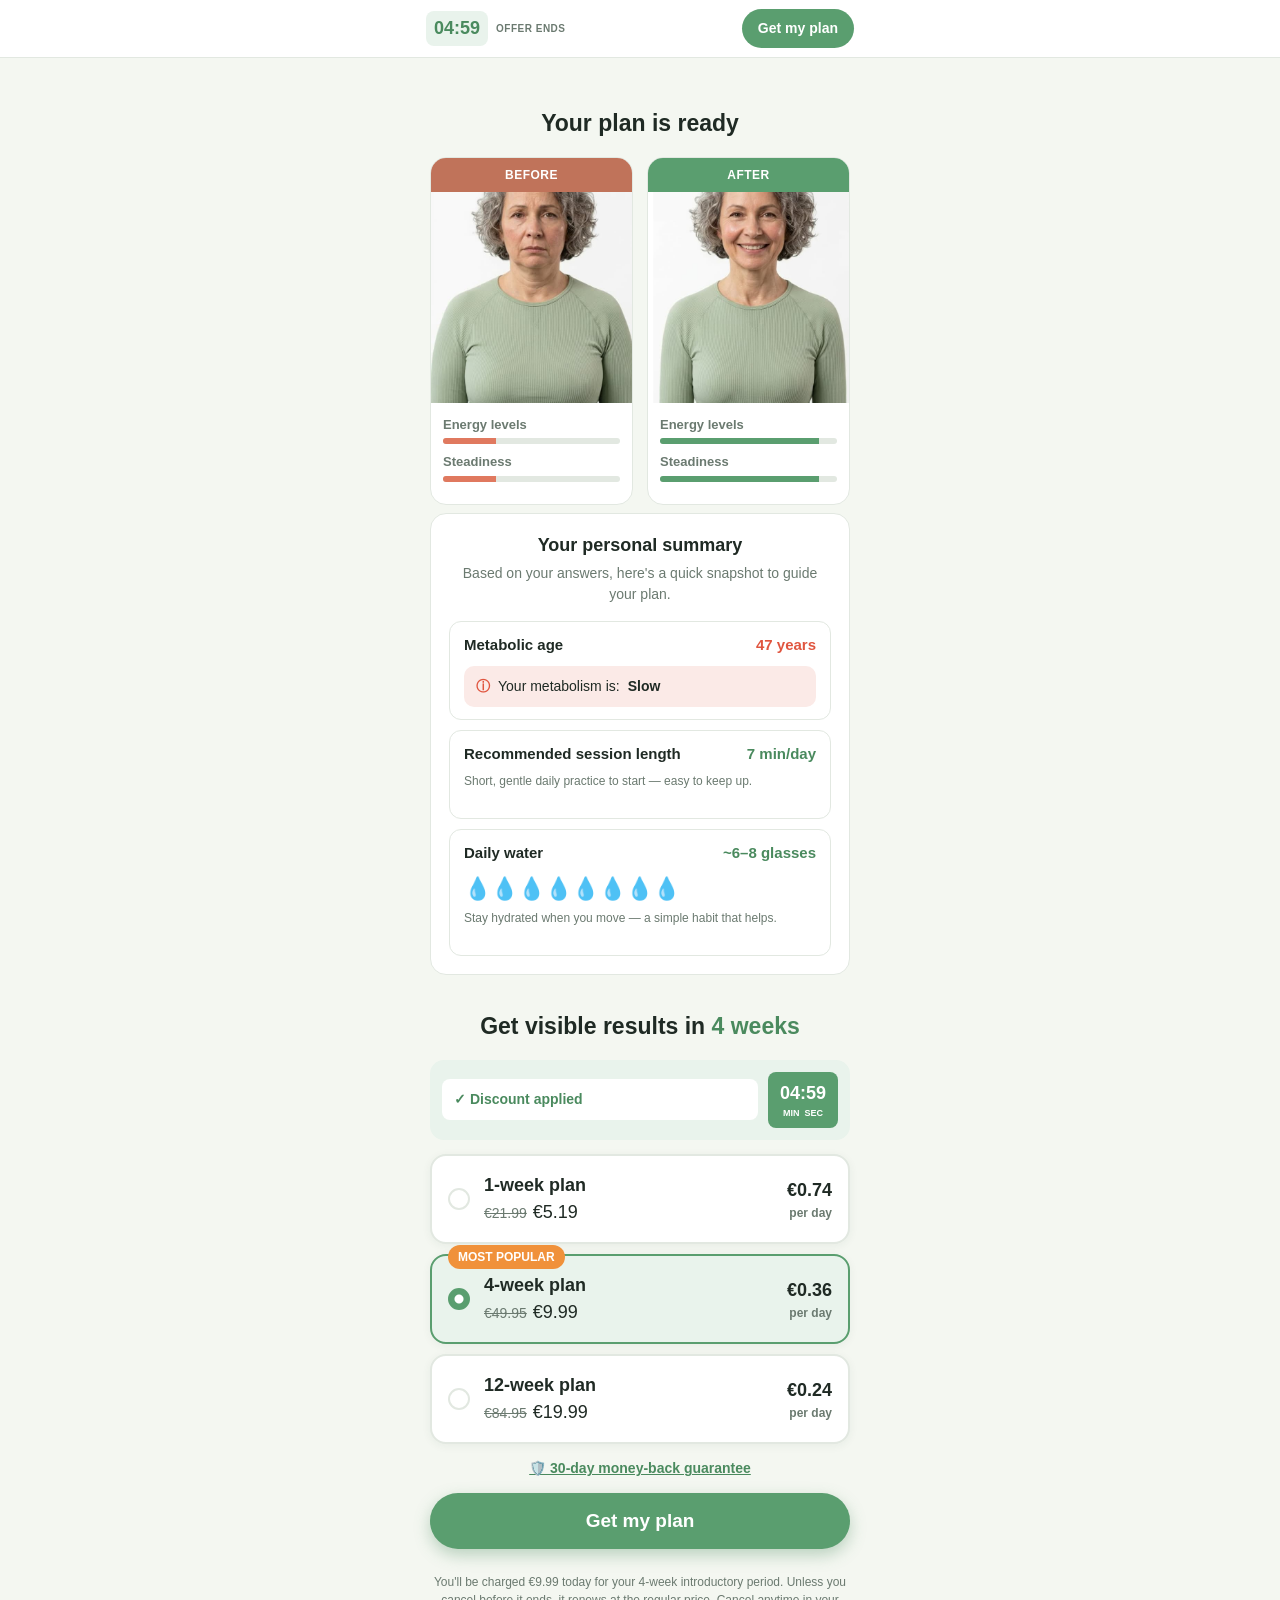
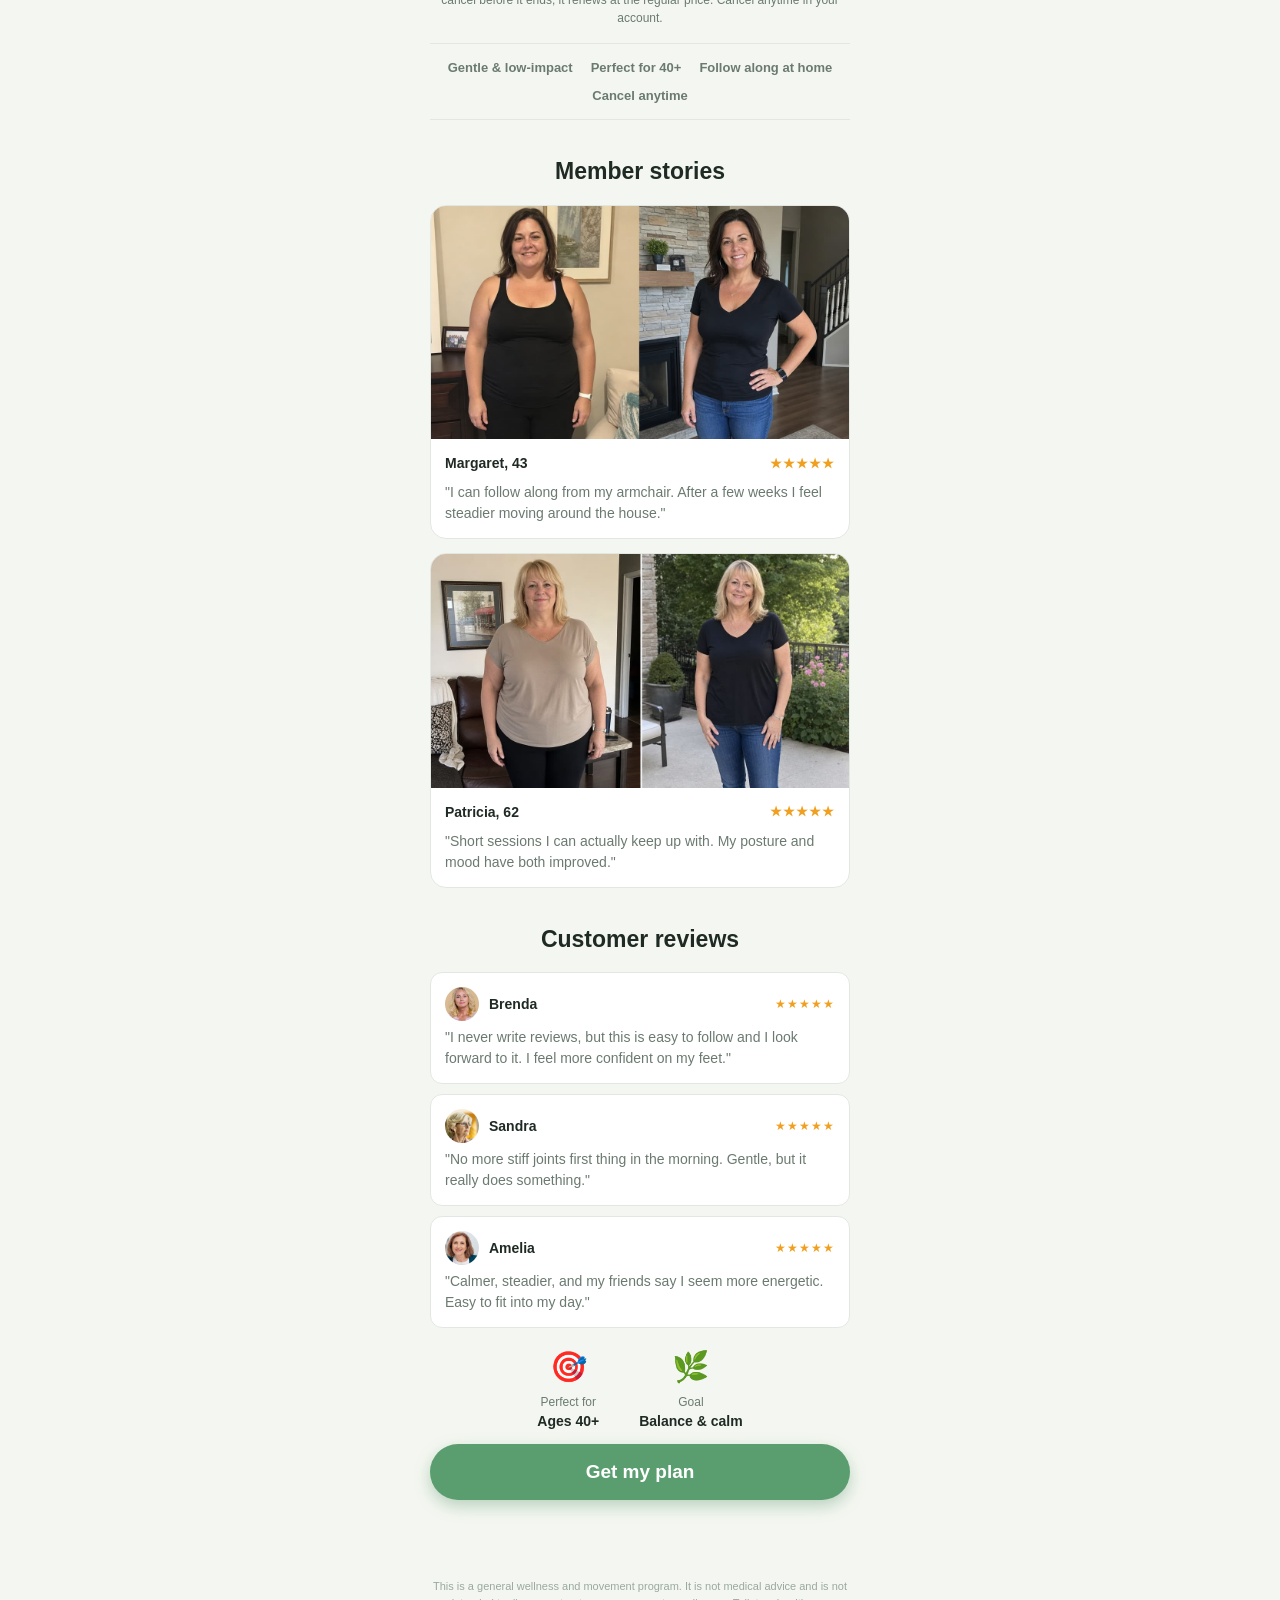
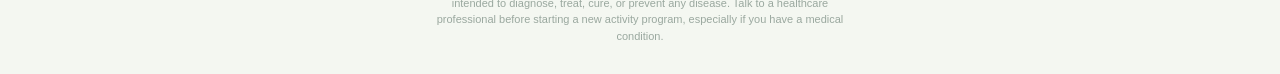
==== commit b5e34831: "Checkout: real BMI (already), add Metabolic age block (age-band+2, 'metabolism: Slow'), BEFORE/AFTER" ====
--- a/checkout.html
+++ b/checkout.html
@@ -44,6 +44,9 @@
     background:linear-gradient(90deg,#6fb3e0,#5a9e6f 40%,#e9c45a 70%,#e0795f)}
   .bmi-track .mk{position:absolute;top:-5px;width:3px;height:20px;background:#1f2a24;border-radius:2px;transform:translateX(-50%)}
   .bmi-scale{display:flex;justify-content:space-between;font-size:11px;color:var(--muted);margin:0 2px}
+  .sum .item .v.red{color:#e0553f}
+  .meta-alert{margin-top:10px;background:#fbeae7;border-radius:10px;padding:10px 12px;font-size:14px;color:var(--ink);display:flex;align-items:center;gap:8px}
+  .meta-alert .mi{color:#e0553f;font-weight:700}
   .glasses{display:flex;gap:6px;flex-wrap:wrap;margin-top:8px;font-size:22px}
 
   /* pricing */
@@ -59,6 +62,7 @@
   .story{background:var(--card);border:1px solid var(--line);border-radius:var(--radius);overflow:hidden;margin-bottom:14px}
   .story .imgs{display:grid;grid-template-columns:1fr 1fr}
   .story .imgs img{width:100%;aspect-ratio:1/1;object-fit:cover;display:block;background:var(--line)}
+  .story .ba-img{width:100%;display:block;background:var(--line)}
   .story .body{padding:14px}
   .story .who{display:flex;justify-content:space-between;align-items:center;font-weight:700;font-size:14px}
   .story .stars{color:#f0a020;letter-spacing:1px;font-size:13px}
@@ -93,16 +97,16 @@
     <!-- before / after -->
     <div class="ba2">
       <div class="card before">
-        <span class="tag">NOW</span>
-        <div class="ph" style="background-image:url(https://picsum.photos/seed/ctc-before/360/378)"></div>
+        <span class="tag">BEFORE</span>
+        <div class="ph" style="background-image:url(assets/checkout_before.jpg)"></div>
         <div class="rows">
           <div class="r"><b>Energy levels</b><div class="bar lo red"><i></i></div></div>
           <div class="r"><b>Steadiness</b><div class="bar lo red"><i></i></div></div>
         </div>
       </div>
       <div class="card after">
-        <span class="tag">GOAL</span>
-        <div class="ph" style="background-image:url(https://picsum.photos/seed/ctc-after/360/378)"></div>
+        <span class="tag">AFTER</span>
+        <div class="ph" style="background-image:url(assets/checkout_after.jpg)"></div>
         <div class="rows">
           <div class="r"><b>Energy levels</b><div class="bar hi green"><i></i></div></div>
           <div class="r"><b>Steadiness</b><div class="bar hi green"><i></i></div></div>
@@ -123,6 +127,11 @@
       </div>
 
       <div class="item">
+        <div class="h"><span>Metabolic age</span><span class="v red" id="metaVal">—</span></div>
+        <div class="meta-alert"><span class="mi">ⓘ</span> Your metabolism is: <b>Slow</b></div>
+      </div>
+
+      <div class="item">
         <div class="h"><span>Recommended session length</span><span class="v">7 min/day</span></div>
         <div class="note" style="margin-top:6px">Short, gentle daily practice to start — easy to keep up.</div>
       </div>
@@ -149,22 +158,22 @@
 
     <!-- trust (neutral, no false press claims) -->
     <div class="press">
-      <span>Gentle &amp; low-impact</span><span>Made for 50+</span><span>Follow along at home</span><span>Cancel anytime</span>
+      <span>Gentle &amp; low-impact</span><span>Perfect for 40+</span><span>Follow along at home</span><span>Cancel anytime</span>
     </div>
 
     <!-- success stories (illustrative; original copy) -->
     <h2 class="sec-t">Member stories</h2>
     <div class="story">
-      <div class="imgs"><img src="https://picsum.photos/seed/ctc-s1a/300/300" alt=""><img src="https://picsum.photos/seed/ctc-s1b/300/300" alt=""></div>
+      <img class="ba-img" src="assets/ba_1.webp" alt="">
       <div class="body">
-        <div class="who"><span>Margaret, 64</span><span class="stars">★★★★★</span></div>
+        <div class="who"><span>Margaret, 43</span><span class="stars">★★★★★</span></div>
         <p>"I can follow along from my armchair. After a few weeks I feel steadier moving around the house."</p>
       </div>
     </div>
     <div class="story">
-      <div class="imgs"><img src="https://picsum.photos/seed/ctc-s2a/300/300" alt=""><img src="https://picsum.photos/seed/ctc-s2b/300/300" alt=""></div>
+      <img class="ba-img" src="assets/ba_2.webp" alt="">
       <div class="body">
-        <div class="who"><span>Patricia, 67</span><span class="stars">★★★★★</span></div>
+        <div class="who"><span>Patricia, 62</span><span class="stars">★★★★★</span></div>
         <p>"Short sessions I can actually keep up with. My posture and mood have both improved."</p>
       </div>
     </div>
@@ -172,21 +181,21 @@
     <!-- reviews -->
     <h2 class="sec-t">Customer reviews</h2>
     <div class="rev">
-      <div class="top"><img src="https://picsum.photos/seed/ctc-r1/60/60" alt=""><span class="n">Brenda R.</span><span class="stars">★★★★★</span></div>
+      <div class="top"><img src="assets/checkout_01.webp" alt=""><span class="n">Brenda</span><span class="stars">★★★★★</span></div>
       <p>"I never write reviews, but this is easy to follow and I look forward to it. I feel more confident on my feet."</p>
     </div>
     <div class="rev">
-      <div class="top"><img src="https://picsum.photos/seed/ctc-r2/60/60" alt=""><span class="n">Sandra J.</span><span class="stars">★★★★★</span></div>
+      <div class="top"><img src="assets/checkout_02.webp" alt=""><span class="n">Sandra</span><span class="stars">★★★★★</span></div>
       <p>"No more stiff joints first thing in the morning. Gentle, but it really does something."</p>
     </div>
     <div class="rev">
-      <div class="top"><img src="https://picsum.photos/seed/ctc-r3/60/60" alt=""><span class="n">Amelia C.</span><span class="stars">★★★★★</span></div>
+      <div class="top"><img src="assets/checkout_03.webp" alt=""><span class="n">Amelia</span><span class="stars">★★★★★</span></div>
       <p>"Calmer, steadier, and my friends say I seem more energetic. Easy to fit into my day."</p>
     </div>
 
     <!-- results badges -->
     <div class="badges">
-      <div class="b"><div class="ic">🎯</div><div class="l1">Perfect for</div><div class="l2">Ages 50+</div></div>
+      <div class="b"><div class="ic">🎯</div><div class="l1">Perfect for</div><div class="l2">Ages 40+</div></div>
       <div class="b"><div class="ic">🌿</div><div class="l1">Goal</div><div class="l2">Balance &amp; calm</div></div>
     </div>
 
@@ -223,6 +232,14 @@
       } else {
         document.getElementById("bmiItem").style.display = "none";
       }
+    })();
+
+    // Metabolic age: age-group lower bound + 2 (illustrative). Always shows "Slow".
+    (function(){
+      const band = String(session.age_band || "");
+      const m = band.match(/\d+/);
+      const base = m ? parseInt(m[0], 10) : 45;
+      document.getElementById("metaVal").textContent = (base + 2) + " years";
     })();
 
     function renderPlans() {
--- a/assets/style.css
+++ b/assets/style.css
@@ -20,6 +20,7 @@
 .topbar .back{border:none;background:none;font-size:22px;color:var(--muted);cursor:pointer;line-height:1;padding:4px 8px}
 .topbar .brand{font-weight:700;color:var(--primary-dark);font-size:18px;letter-spacing:.2px}
 .topbar .section{flex:1;text-align:center;font-size:14px;color:var(--muted);font-weight:600}
+.topbar .stepno{flex:none;font-size:11px;color:#b08a3a;background:#fbf3df;border:1px solid #ecd9a8;border-radius:6px;padding:2px 6px;white-space:nowrap;max-width:120px;overflow:hidden;text-overflow:ellipsis}
 .progress{height:4px;background:var(--line);max-width:var(--maxw);margin:0 auto;border-radius:4px;overflow:hidden}
 .progress > i{display:block;height:100%;background:var(--primary);width:0;transition:width .35s ease}
 
@@ -50,9 +51,17 @@
 .gate-title{text-transform:uppercase;letter-spacing:.5px}
 .gate-opt{justify-content:space-between}
 
-/* shared decorative cut-out figure (placeholder — swap for transparent PNG) */
-.quiz-figure{margin:26px auto 0;max-width:280px}
-.quiz-figure img{width:100%;display:block;border-radius:var(--radius)}
+/* shared decorative cut-out figure (centered below options) */
+.quiz-figure{margin:28px auto 0;max-width:340px}
+.quiz-figure img{width:100%;display:block}
+
+/* gate with figure beside the options (figure left, options right) — stays side-by-side on mobile */
+.gate-2col{display:flex;align-items:center;gap:14px;max-width:var(--maxw);margin:8px auto 0}
+.gate-2col .gate-fig{flex:0 0 42%;max-width:210px}
+.gate-2col .gate-fig img{width:100%;display:block}
+.gate-2col .opts{flex:1;min-width:0}
+.gate-2col .gate-opt{padding:14px 14px;font-size:16px}
+.gate-2col .gate-opt .lab{overflow:hidden;text-overflow:ellipsis;white-space:nowrap}
 
 /* card grid (e.g. goal, body type) — photo cards */
 .grid{display:grid;grid-template-columns:1fr 1fr;gap:12px;max-width:420px;margin:0 auto}
@@ -78,16 +87,21 @@
 .info-photo{display:block;width:100%;max-width:420px;margin:6px auto 16px;border-radius:var(--radius);overflow:hidden;
   box-shadow:var(--shadow);aspect-ratio:4/3;background:var(--line)}
 .info-photo img{width:100%;height:100%;object-fit:cover;display:block}
+/* full: show the whole image (no crop), card height adapts */
+.info-photo.full{aspect-ratio:auto;background:none;box-shadow:none}
+.info-photo.full img{height:auto;object-fit:contain}
 
 /* like/dislike row */
 .ld{display:grid;grid-template-columns:1fr 1fr 1fr;gap:12px}
 .ld .opt{flex-direction:column;text-align:center;min-height:96px;gap:8px}
 .ld .opt .emoji{font-size:30px;width:auto}
 .ld .opt .check{display:none}
-.ld-card{background:var(--card);border-radius:var(--radius);box-shadow:var(--shadow);overflow:hidden;margin-bottom:16px;
-  min-height:150px;display:grid;place-items:end start;padding:16px;font-weight:700;color:#fff;
-  background-image:linear-gradient(180deg,rgba(0,0,0,.05),rgba(0,0,0,.45)),var(--ld-img,linear-gradient(135deg,#9fc6ac,#5a9e6f));
-  background-size:cover;background-position:center}
+/* like/dislike + relate card: sizes dynamically to the full image, label overlaid */
+.ld-card{position:relative;border-radius:var(--radius);box-shadow:var(--shadow);overflow:hidden;margin-bottom:16px;background:var(--line)}
+.ld-card img{display:block;width:100%;height:auto}
+.ld-card::after{content:"";position:absolute;inset:0;background:linear-gradient(180deg,rgba(0,0,0,0) 55%,rgba(0,0,0,.55))}
+.ld-card .ld-label{position:absolute;left:16px;right:16px;bottom:14px;z-index:1;color:#fff;font-weight:700;font-size:17px;
+  text-shadow:0 1px 8px rgba(0,0,0,.6)}
 
 /* inputs */
 .inputwrap{margin:6px 0 0}
